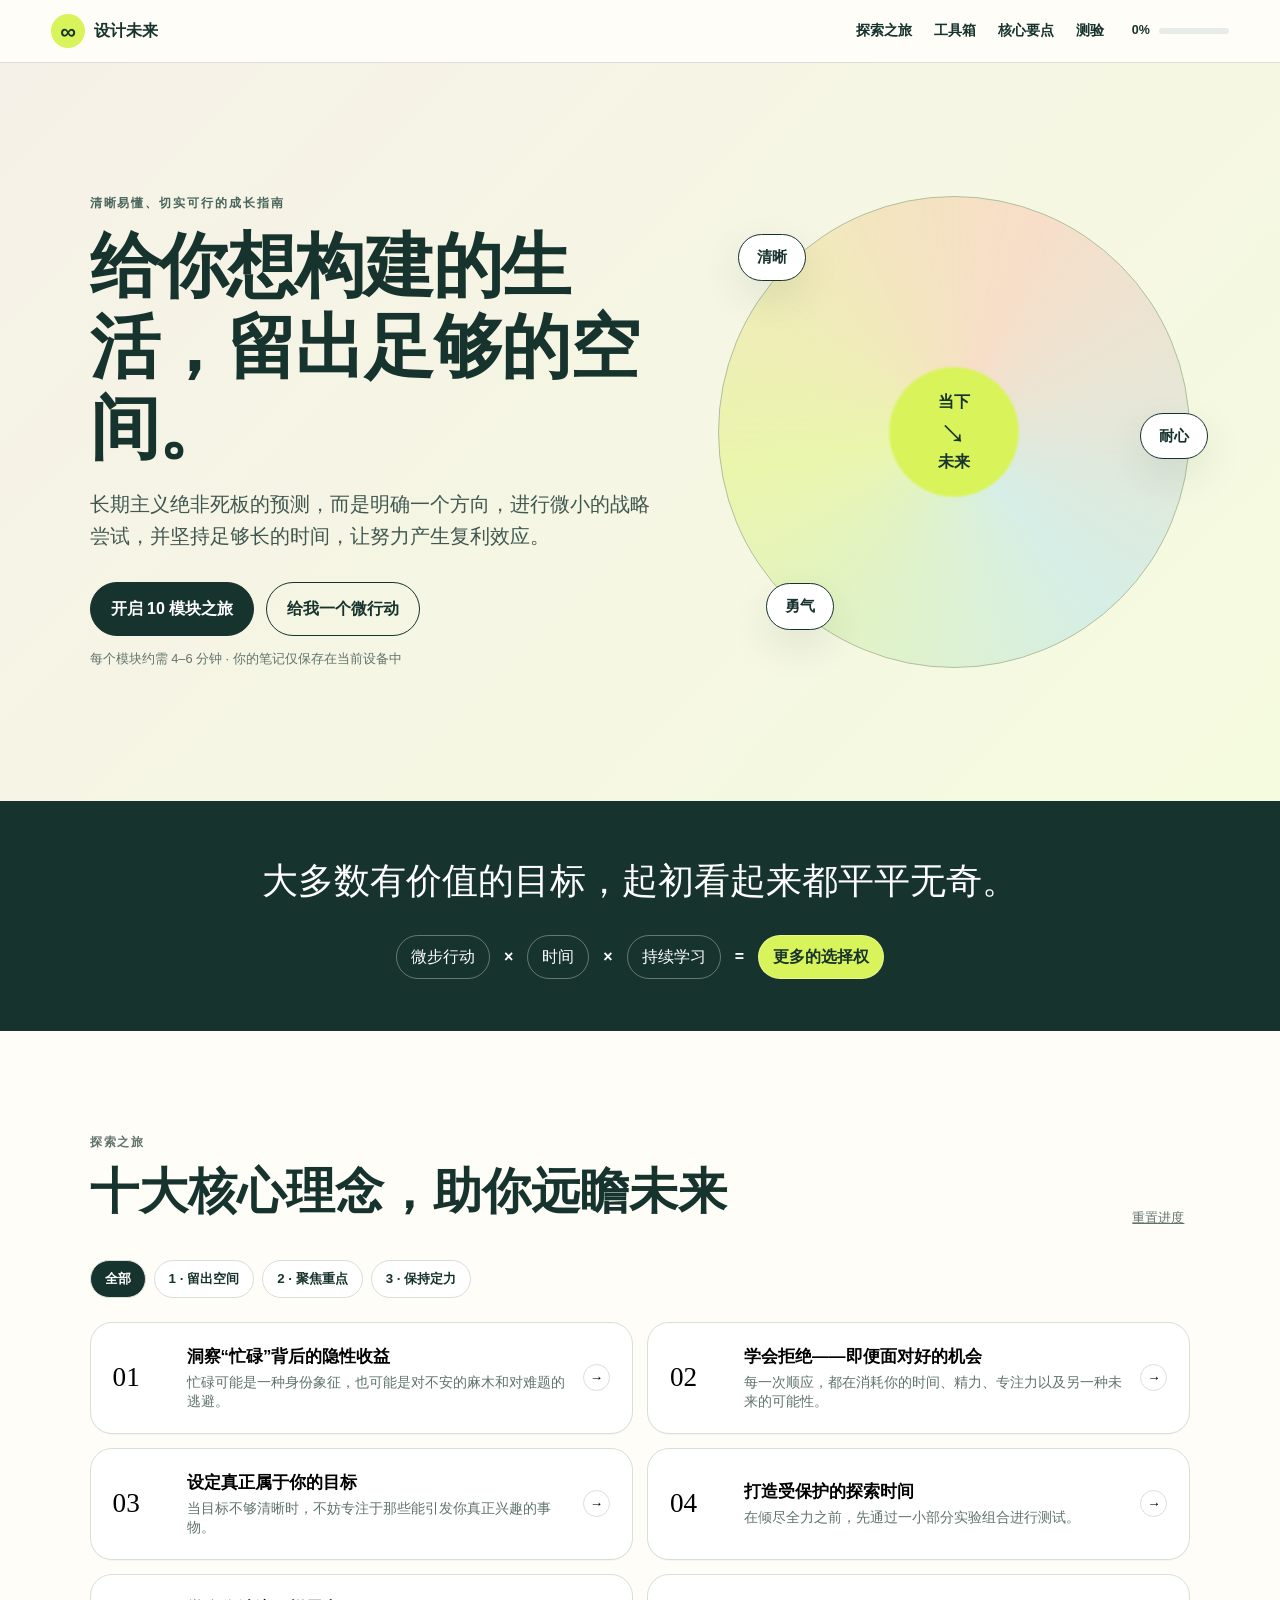
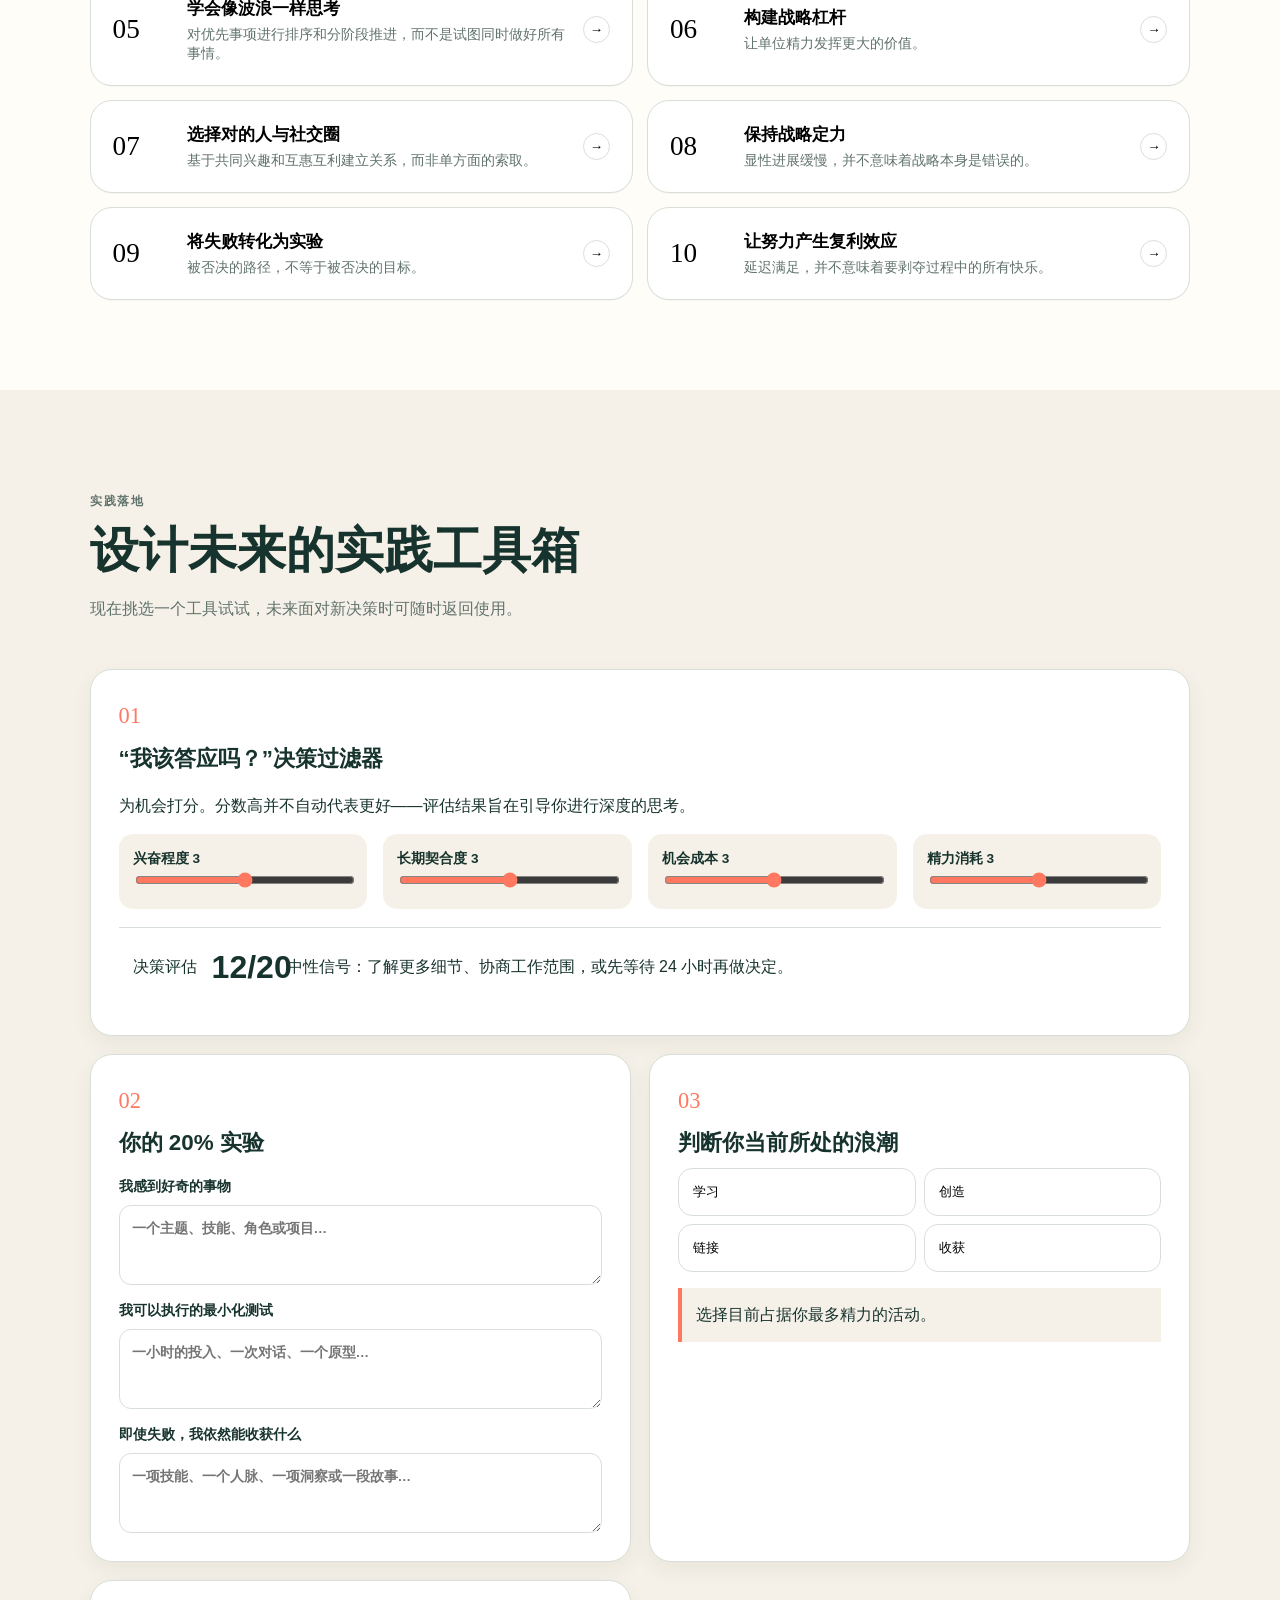
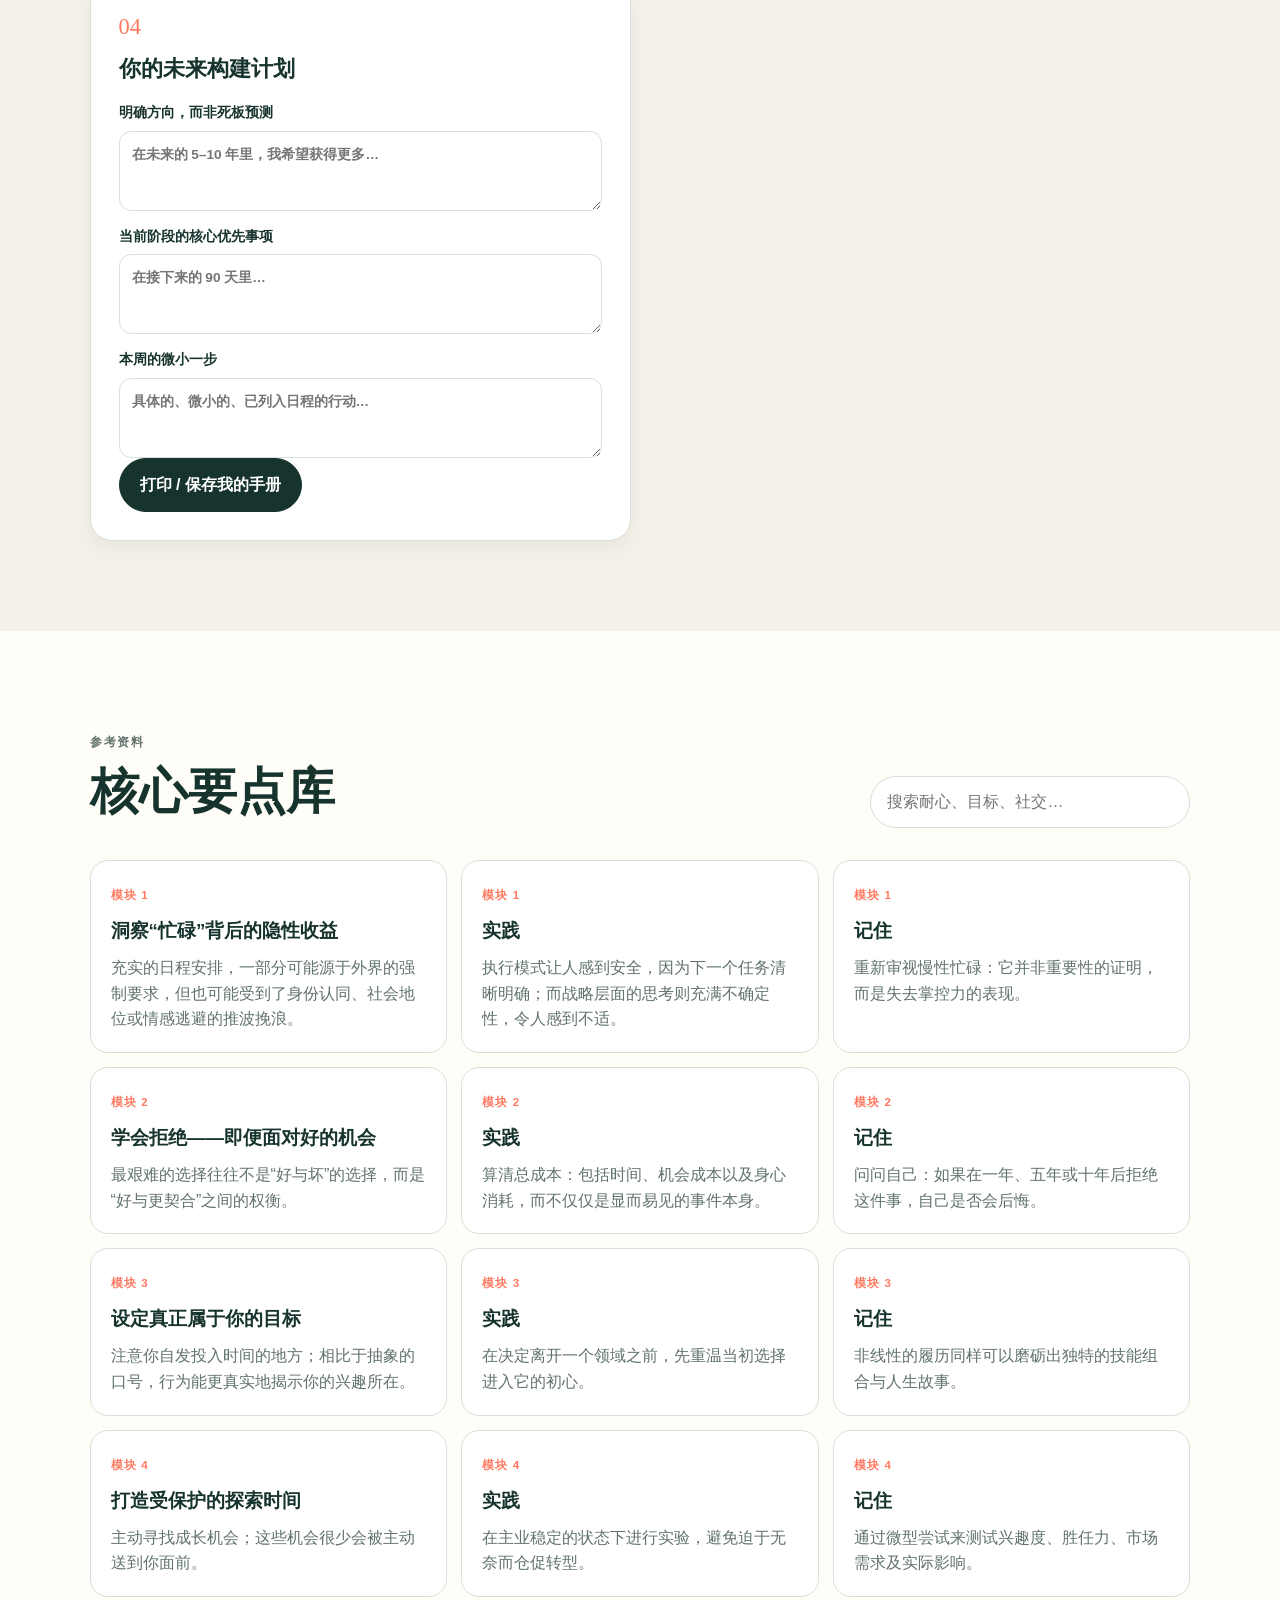
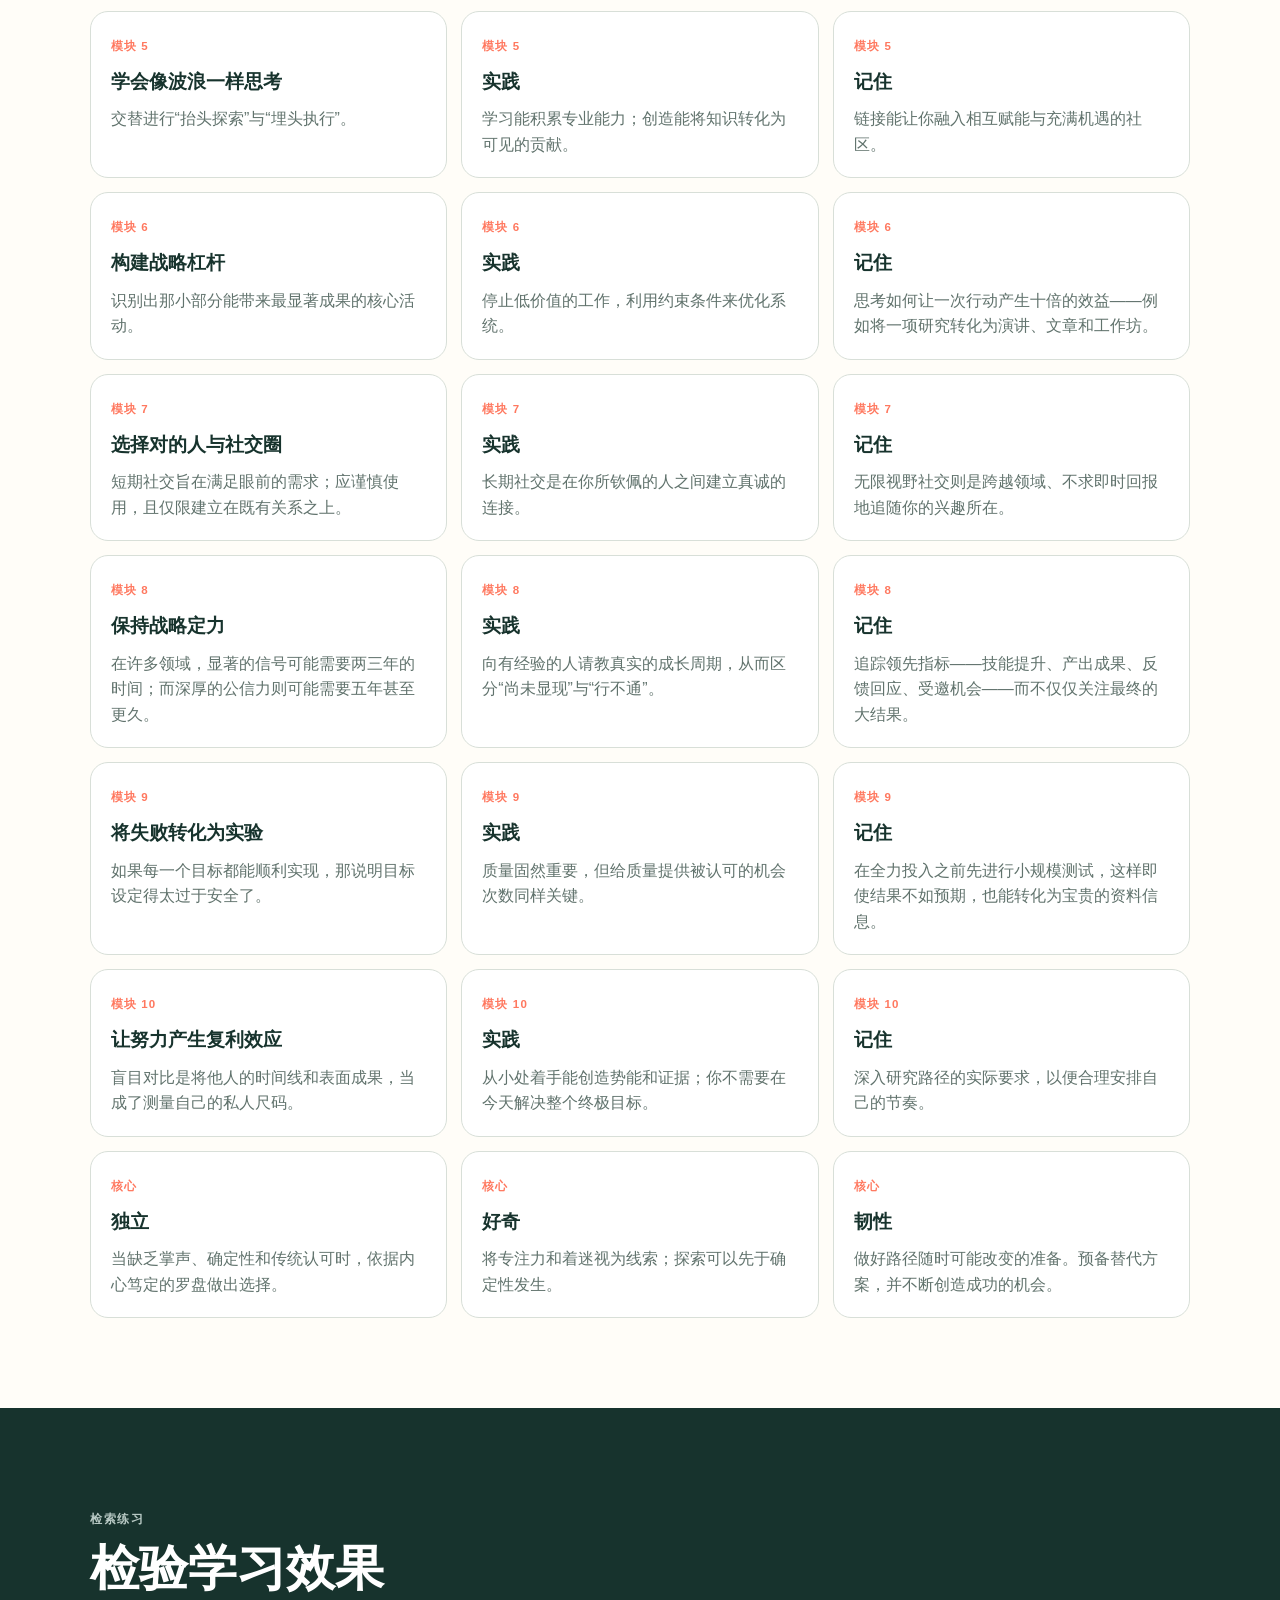
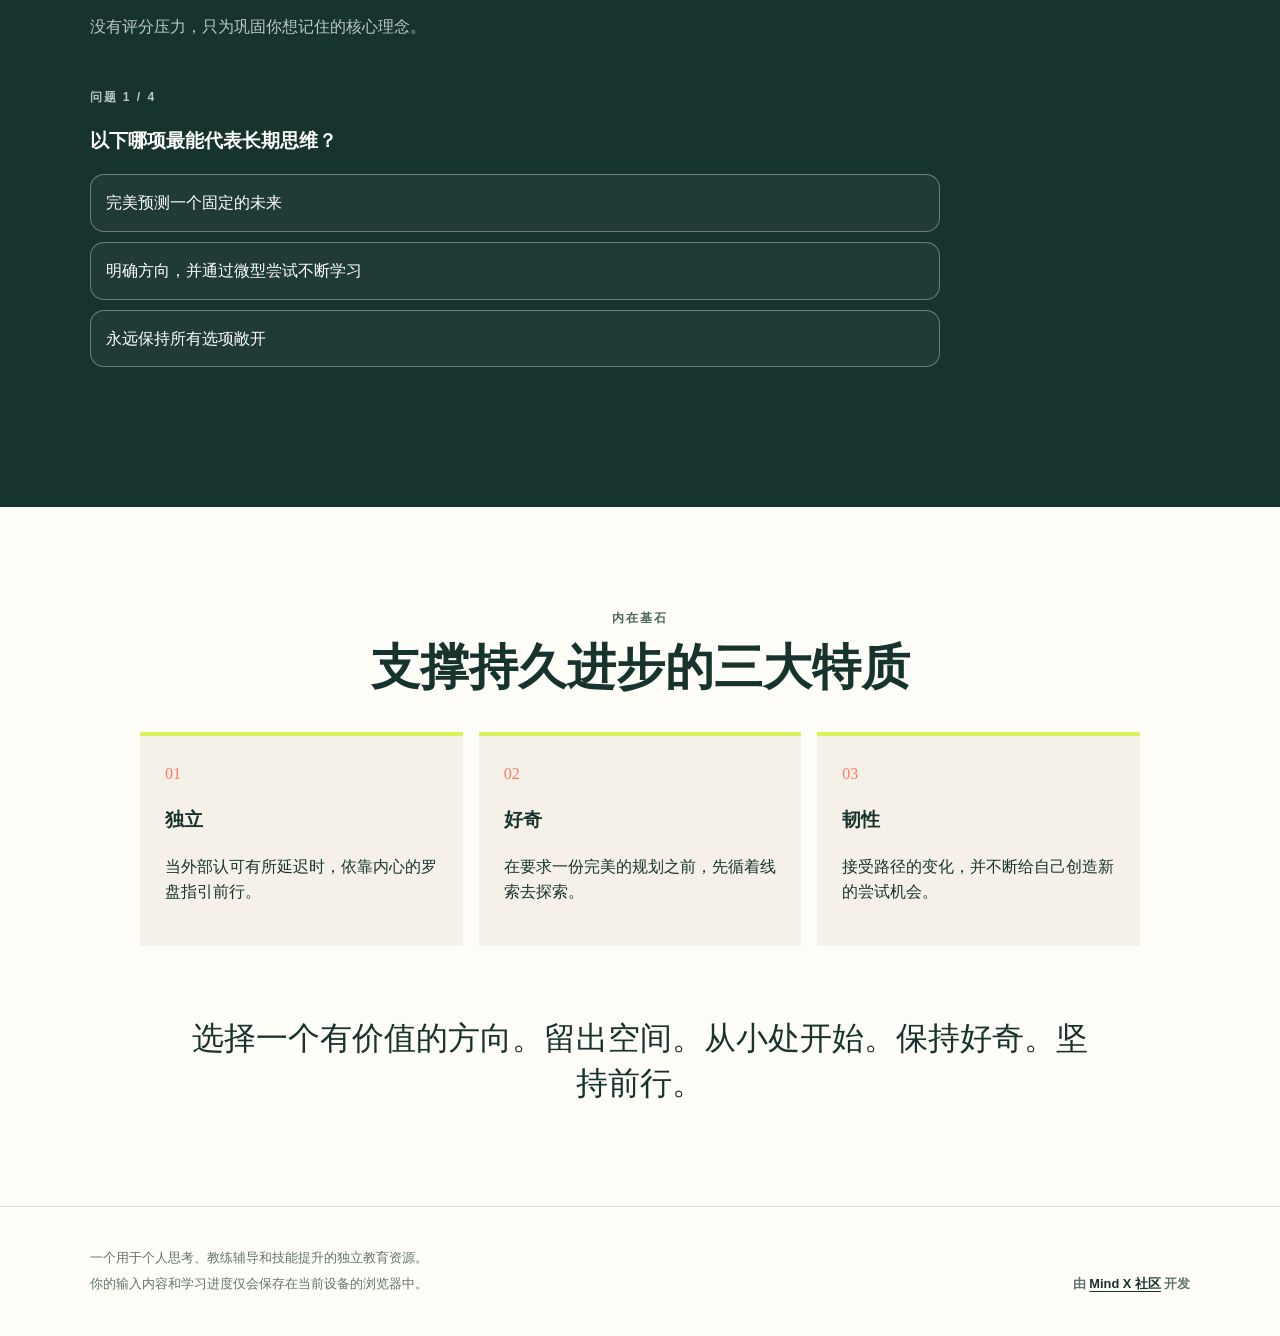
==== zh/index.html @ e7fb70ae "updated" ====
<!doctype html>
<html lang="zh-CN">
<head>
  <meta charset="utf-8">
  <meta name="viewport" content="width=device-width,initial-scale=1">
  <meta name="description" content="一份互动式指南，帮助你创造生活留白、明确核心事项、聪明地开展实验，并持续取得长足进步。">
  <title>设计未来 — 互动式个人成长指南</title>
  <link rel="stylesheet" href="styles.css">
  <style>
    footer{align-items:flex-end;gap:28px}footer p{margin:.35rem 0}.developer-credit{white-space:nowrap;font-weight:750}.developer-credit a{color:var(--ink);text-decoration-thickness:1px;text-underline-offset:3px}.developer-credit a:hover,.developer-credit a:focus-visible{color:#b54a38}
    @media(max-width:820px){.developer-credit{margin-top:1rem;white-space:normal}}
    #printView{display:none}
    @media print{
      @page{size:letter;margin:.58in .62in .65in}
      html,body{background:#fff!important;color:#172c27!important;font:10.5pt/1.42 "PingFang SC","Microsoft YaHei",Arial,sans-serif}
      body>*:not(#printView){display:none!important}
      #printView{display:block!important;max-width:none}
      .print-cover{min-height:8.2in;display:flex;flex-direction:column;justify-content:center;border-top:8px solid #17332d;border-bottom:1px solid #9ca9a5;page-break-after:always}
      .print-kicker{font-size:9pt;letter-spacing:.16em;text-transform:uppercase;font-weight:700;color:#52645f}
      .print-cover h1{font:700 40pt/1.02 "PingFang SC","Microsoft YaHei",serif;letter-spacing:-.03em;margin:.15in 0}
      .print-cover .print-lead{font:16pt/1.4 "PingFang SC","Microsoft YaHei",serif;max-width:6.5in;color:#344c45}
      .print-meta{margin-top:.45in;padding-top:.18in;border-top:1px solid #ccd3d0;font-size:9pt;color:#52645f}
      .print-section{break-before:page}
      .print-section:first-of-type{break-before:auto}
      .print-section h2{font:700 23pt/1.1 "PingFang SC","Microsoft YaHei",serif;margin:0 0 .08in;border-bottom:2px solid #17332d;padding-bottom:.08in}
      .print-section-intro{color:#52645f;margin:0 0 .22in}
      .print-entry{break-inside:avoid;margin:0 0 .2in;padding:.16in .18in;border:1px solid #c8d0cd;border-left:5px solid #17332d;border-radius:6px}
      .print-entry h3{font-size:10pt;text-transform:uppercase;letter-spacing:.06em;margin:0 0 .08in;color:#40564f}
      .print-answer{white-space:pre-wrap;min-height:.48in;font:12pt/1.45 "PingFang SC","Microsoft YaHei",serif}
      .print-answer.empty{color:#7b8985;font:italic 10.5pt/1.45 Arial,sans-serif}
      .print-reflection{break-inside:avoid;margin:0 0 .2in;padding-bottom:.16in;border-bottom:1px solid #d5dbd8}
      .print-reflection h3{font:700 13pt/1.2 "PingFang SC","Microsoft YaHei",serif;margin:0 0 .05in}
      .print-reflection p{margin:.04in 0}
      .print-prompt{color:#52645f;font-style:italic}
      .print-footer{display:flex;justify-content:space-between;margin-top:.28in;padding-top:.12in;border-top:1px solid #9ca9a5;font-size:8.5pt;color:#52645f}
      .print-footer a{color:#17332d;text-decoration:none}
    }
  </style>
</head>
<body>
  <a class="skip" href="#main">跳转至主要内容</a>
  <header class="topbar">
    <a class="brand" href="#home" aria-label="设计未来 首页"><span class="brandmark">∞</span><span>设计未来</span></a>
    <button id="menuBtn" class="menu" aria-expanded="false" aria-controls="nav">菜单</button>
    <nav id="nav" aria-label="主导航">
      <a href="#journey">探索之旅</a><a href="#toolkit">工具箱</a><a href="#library">核心要点</a><a href="#quiz">测验</a>
    </nav>
    <div class="progress-pill" aria-label="课程进度"><span id="progressText">0%</span><span class="bar"><i id="progressBar"></i></span></div>
  </header>

  <main id="main">
    <section id="home" class="hero">
      <div class="hero-copy">
        <p class="eyebrow">清晰易懂、切实可行的成长指南</p>
        <h1>给你想构建的生活，留出足够的空间。</h1>
        <p class="lead">长期主义绝非死板的预测，而是明确一个方向，进行微小的战略尝试，并坚持足够长的时间，让努力产生复利效应。</p>
        <div class="actions"><a class="button primary" href="#journey">开启 10 模块之旅</a><button class="button ghost" id="quickBtn">给我一个微行动</button></div>
        <p class="micro">每个模块约需 4–6 分钟 · 你的笔记仅保存在当前设备中</p>
      </div>
      <div class="hero-visual" aria-label="微小的行动会随时间产生复利效应">
        <div class="orbit o1">清晰</div><div class="orbit o2">耐心</div><div class="orbit o3">勇气</div>
        <div class="seed"><span>当下</span><strong>→</strong><span>未来</span></div>
      </div>
    </section>

    <section class="manifesto">
      <p>大多数有价值的目标，起初看起来都平平无奇。</p>
      <div class="formula"><span>微步行动</span><b>×</b><span>时间</span><b>×</b><span>持续学习</span><b>=</b><strong>更多的选择权</strong></div>
    </section>

    <section id="journey" class="section">
      <div class="section-head"><div><p class="eyebrow">探索之旅</p><h2>十大核心理念，助你远瞻未来</h2></div><button id="resetBtn" class="text-btn">重置进度</button></div>
      <div class="phase-tabs" role="tablist" aria-label="学习阶段">
        <button class="phase active" data-phase="all">全部</button><button class="phase" data-phase="space">1 · 留出空间</button><button class="phase" data-phase="focus">2 · 聚焦重点</button><button class="phase" data-phase="faith">3 · 保持定力</button>
      </div>
      <div id="moduleGrid" class="module-grid"></div>
    </section>

    <section id="toolkit" class="section alt">
      <div class="section-head"><div><p class="eyebrow">实践落地</p><h2>设计未来的实践工具箱</h2><p>现在挑选一个工具试试，未来面对新决策时可随时返回使用。</p></div></div>
      <div class="tools">
        <article class="tool-card wide"><span class="tool-num">01</span><h3>“我该答应吗？”决策过滤器</h3><p>为机会打分。分数高并不自动代表更好——评估结果旨在引导你进行深度的思考。</p>
          <div id="decisionTool" class="decision"></div><div class="score-box"><span>决策评估</span><strong id="decisionScore">—</strong><p id="decisionAdvice">拖动滑块即可开始。</p></div>
        </article>
        <article class="tool-card"><span class="tool-num">02</span><h3>你的 20% 实验</h3><label>我感到好奇的事物<textarea data-note="experiment" placeholder="一个主题、技能、角色或项目…"></textarea></label><label>我可以执行的最小化测试<textarea data-note="experiment-test" placeholder="一小时的投入、一次对话、一个原型…"></textarea></label><label>即使失败，我依然能收获什么<textarea data-note="experiment-win" placeholder="一项技能、一个人脉、一项洞察或一段故事…"></textarea></label></article>
        <article class="tool-card"><span class="tool-num">03</span><h3>判断你当前所处的浪潮</h3><div id="waveTool" class="wave-tool"></div><p id="waveAdvice" class="callout">选择目前占据你最多精力的活动。</p></article>
        <article class="tool-card"><span class="tool-num">04</span><h3>你的未来构建计划</h3><label>明确方向，而非死板预测<textarea data-note="direction" placeholder="在未来的 5–10 年里，我希望获得更多…"></textarea></label><label>当前阶段的核心优先事项<textarea data-note="priority" placeholder="在接下来的 90 天里…"></textarea></label><label>本周的微小一步<textarea data-note="next-step" placeholder="具体的、微小的、已列入日程的行动…"></textarea></label><button class="button dark" id="printBtn">打印 / 保存我的手册</button></article>
      </div>
    </section>

    <section id="library" class="section">
      <div class="section-head"><div><p class="eyebrow">参考资料</p><h2>核心要点库</h2></div><label class="search"><span class="sr-only">搜索核心要点</span><input id="searchInput" type="search" placeholder="搜索耐心、目标、社交…"></label></div>
      <div id="keyGrid" class="key-grid"></div>
    </section>

    <section id="quiz" class="section dark-section">
      <div class="section-head"><div><p class="eyebrow">检索练习</p><h2>检验学习效果</h2><p>没有评分压力，只为巩固你想记住的核心理念。</p></div></div>
      <div id="quizBox" class="quiz-box"></div>
    </section>

    <section class="section closing">
      <p class="eyebrow">内在基石</p><h2>支撑持久进步的三大特质</h2>
      <div class="traits"><article><span>01</span><h3>独立</h3><p>当外部认可有所延迟时，依靠内心的罗盘指引前行。</p></article><article><span>02</span><h3>好奇</h3><p>在要求一份完美的规划之前，先循着线索去探索。</p></article><article><span>03</span><h3>韧性</h3><p>接受路径的变化，并不断给自己创造新的尝试机会。</p></article></div>
      <blockquote>选择一个有价值的方向。留出空间。从小处开始。保持好奇。坚持前行。</blockquote>
    </section>
  </main>

  <dialog id="moduleDialog"><button id="closeDialog" class="dialog-close" aria-label="关闭 dialog">×</button><div id="dialogContent"></div></dialog>
  <dialog id="quickDialog"><button id="closeQuick" class="dialog-close" aria-label="关闭 dialog">×</button><p class="eyebrow">你的微行动</p><h2 id="quickStep"></h2><p>在今天结束前试试看。微小的完成感能证明改变是完全可能的。</p></dialog>
  <div id="printView" aria-hidden="true"></div>
  <footer><div><p>一个用于个人思考、教练辅导和技能提升的独立教育资源。</p><p>你的输入内容和学习进度仅会保存在当前设备的浏览器中。</p></div><p class="developer-credit">由 <a href="https://mindx.us/zh/" target="_blank" rel="noopener noreferrer">Mind X 社区</a> 开发</p></footer>
  <script src="app.js"></script>
</body>
</html>
---- zh/styles.css ----
:root{--ink:#17332d;--muted:#61736d;--cream:#f6f1e8;--paper:#fffdf8;--lime:#d9f45b;--coral:#ff785f;--blue:#a6dfee;--line:#d8dfd8;--shadow:0 16px 40px #18372d18;--radius:22px}*{box-sizing:border-box}html{scroll-behavior:smooth}body{margin:0;background:var(--paper);color:var(--ink);font-family:-apple-system,BlinkMacSystemFont,"PingFang SC","Hiragino Sans GB","Microsoft YaHei","Helvetica Neue",Helvetica,Arial,sans-serif;line-height:1.6}.skip{position:absolute;left:-999px;top:8px;background:#fff;padding:10px;z-index:99}.skip:focus{left:8px}.topbar{position:sticky;top:0;z-index:20;display:flex;align-items:center;gap:28px;padding:14px clamp(18px,4vw,64px);background:#fffdf8eF;backdrop-filter:blur(12px);border-bottom:1px solid var(--line)}.brand{display:flex;align-items:center;gap:9px;color:var(--ink);text-decoration:none;font-weight:850}.brandmark{display:grid;place-items:center;width:34px;height:34px;background:var(--lime);border-radius:50%;font-size:22px}.topbar nav{display:flex;gap:22px;margin-left:auto}.topbar nav a{color:var(--ink);text-decoration:none;font-size:.9rem;font-weight:700}.progress-pill{display:flex;align-items:center;gap:9px;font-size:.78rem;font-weight:800}.bar{width:70px;height:6px;background:#e7ece8;border-radius:8px;overflow:hidden}.bar i{display:block;height:100%;width:0;background:var(--coral);transition:.3s}.menu{display:none}.hero{min-height:82vh;display:grid;grid-template-columns:1.1fr .9fr;align-items:center;gap:4vw;padding:80px clamp(22px,7vw,110px);background:linear-gradient(135deg,var(--cream),#f5fbdf)}.hero h1{max-width:800px;margin:.15em 0;font-family:"PingFang SC","Microsoft YaHei",Georgia,serif;font-size:clamp(2.5rem,5.5vw,5rem);line-height:1.15;letter-spacing:-.02em}.lead{max-width:700px;font-size:clamp(1.05rem,1.8vw,1.25rem);color:#405851}.eyebrow{font-size:.76rem;letter-spacing:.16em;font-weight:900;color:#48645b}.actions{display:flex;gap:12px;flex-wrap:wrap;margin-top:30px}.button{border:1px solid var(--ink);border-radius:999px;padding:13px 20px;background:transparent;color:var(--ink);font:inherit;font-weight:800;text-decoration:none;cursor:pointer}.primary,.dark{background:var(--ink);color:white}.ghost:hover,.text-btn:hover{background:#edf0e9}.micro{font-size:.8rem;color:var(--muted)}.hero-visual{position:relative;aspect-ratio:1;width:min(100%,560px);min-width:460px;margin:auto;border-radius:50%;background:radial-gradient(circle,var(--lime) 0 19%,transparent 20%),conic-gradient(from 20deg,#ff785f33,#a6dfee66,#d9f45b66,#ff785f33);border:1px solid #afc09c;animation:float 7s ease-in-out infinite}.seed{position:absolute;inset:34%;display:flex;flex-direction:column;align-items:center;justify-content:center;font-weight:850;line-height:1.1}.seed span{white-space:nowrap}.seed strong{font-size:2.4rem;transform:rotate(45deg)}.orbit{position:absolute;padding:10px 18px;background:white;border:1px solid var(--ink);border-radius:30px;font-size:.95rem;font-weight:800;white-space:nowrap;box-shadow:var(--shadow)}.o1{top:8%;left:4%}.o2{right:-4%;top:46%}.o3{bottom:8%;left:10%}@keyframes float{50%{transform:translateY(-10px)}}.manifesto{padding:52px 20px;text-align:center;background:var(--ink);color:white}.manifesto>p{font-family:"PingFang SC","Microsoft YaHei",Georgia,serif;font-size:clamp(1.4rem,2.8vw,2.4rem);margin:0 0 25px}.formula{display:flex;justify-content:center;align-items:center;gap:14px;flex-wrap:wrap}.formula span,.formula strong{padding:8px 14px;border:1px solid #ffffff55;border-radius:99px}.formula strong{color:var(--ink);background:var(--lime)}.section{padding:90px clamp(20px,7vw,110px)}.section.alt{background:var(--cream)}.section-head{display:flex;align-items:end;justify-content:space-between;gap:22px;margin-bottom:32px}.section h2{font-family:"PingFang SC","Microsoft YaHei",Georgia,serif;font-size:clamp(2rem,3.8vw,3.5rem);line-height:1.15;margin:.15em 0}.section-head p{color:var(--muted)}.text-btn{border:0;background:none;text-decoration:underline;cursor:pointer;color:var(--muted)}.phase-tabs{display:flex;gap:8px;flex-wrap:wrap;margin-bottom:24px}.phase{border:1px solid var(--line);padding:9px 14px;border-radius:99px;background:white;color:var(--ink);font-weight:750;cursor:pointer}.phase.active{background:var(--ink);color:white}.module-grid{display:grid;grid-template-columns:repeat(2,minmax(0,1fr));gap:14px}.module-card{position:relative;display:grid;grid-template-columns:56px 1fr auto;align-items:center;gap:18px;border:1px solid var(--line);border-radius:var(--radius);padding:22px;background:white;text-align:left;cursor:pointer;transition:.2s;box-shadow:0 1px 0 #00000008}.module-card:hover{transform:translateY(-3px);box-shadow:var(--shadow)}.module-card.done{background:#f4fad6}.module-card .num{font-family:Georgia,serif;font-size:1.7rem}.module-card h3{margin:0;font-size:1.05rem}.module-card p{margin:5px 0 0;color:var(--muted);font-size:.88rem}.check{width:27px;height:27px;border:1px solid var(--line);border-radius:50%;display:grid;place-items:center}.done .check{background:var(--ink);color:white}.tools{display:grid;grid-template-columns:repeat(2,minmax(0,1fr));gap:18px}.tool-card{background:white;border:1px solid var(--line);border-radius:var(--radius);padding:28px;box-shadow:0 8px 20px #2b473710}.tool-card.wide{grid-column:1/-1}.tool-num{font-family:Georgia,serif;color:var(--coral);font-size:1.4rem}.tool-card h3{font-size:1.4rem;margin:.3em 0}.tool-card label{display:block;margin-top:15px;font-size:.85rem;font-weight:800}.tool-card textarea{display:block;width:100%;min-height:80px;margin-top:7px;border:1px solid var(--line);border-radius:12px;padding:12px;font:inherit;resize:vertical}.decision{display:grid;grid-template-columns:repeat(4,1fr);gap:16px}.slider{background:var(--cream);border-radius:14px;padding:14px}.slider label{margin:0}.slider input{width:100%;accent-color:var(--coral)}.slider output{font-weight:900}.score-box{display:grid;grid-template-columns:auto 60px 1fr;align-items:center;gap:15px;margin-top:18px;padding:14px;border-top:1px solid var(--line)}.score-box strong{font-size:2rem}.score-box p{margin:0}.wave-tool{display:grid;grid-template-columns:1fr 1fr;gap:8px}.wave-tool button{border:1px solid var(--line);border-radius:14px;background:white;padding:14px;text-align:left;cursor:pointer}.wave-tool button.active{background:var(--blue);border-color:var(--ink)}.callout{padding:14px;border-left:4px solid var(--coral);background:var(--cream)}.search input{width:min(320px,75vw);padding:12px 16px;border:1px solid var(--line);border-radius:99px;font:inherit}.key-grid{display:grid;grid-template-columns:repeat(3,minmax(0,1fr));gap:14px}.key-card{border:1px solid var(--line);border-radius:18px;padding:20px;background:white}.key-card span{font-size:.72rem;font-weight:900;color:var(--coral);letter-spacing:.1em}.key-card h3{margin:.5em 0}.key-card p{color:var(--muted);margin:0}.dark-section{background:var(--ink);color:white}.dark-section .eyebrow,.dark-section .section-head p{color:#b8c9c4}.quiz-box{max-width:850px}.quiz-options{display:grid;gap:10px}.quiz-options button{padding:15px;border:1px solid #ffffff55;border-radius:14px;background:#ffffff0a;color:white;text-align:left;font:inherit;cursor:pointer}.quiz-options button:hover{background:#ffffff18}.feedback{min-height:50px;padding:12px 0;color:var(--lime)}.closing{text-align:center}.traits{display:grid;grid-template-columns:repeat(3,1fr);gap:16px;margin:35px auto;max-width:1000px;text-align:left}.traits article{padding:25px;border-top:4px solid var(--lime);background:var(--cream)}.traits span{font-family:Georgia,serif;color:var(--coral)}.closing blockquote{font:clamp(1.3rem,2.5vw,2rem)/1.4 "PingFang SC","Microsoft YaHei",Georgia,serif;max-width:900px;margin:70px auto 10px}dialog{width:min(760px,92vw);max-height:88vh;border:0;border-radius:24px;padding:0;box-shadow:0 25px 80px #0007;color:var(--ink)}dialog::backdrop{background:#10231ec4;backdrop-filter:blur(3px)}#dialogContent,#quickDialog{padding:36px}.dialog-close{position:sticky;float:right;top:12px;margin:12px 12px 0;border:0;border-radius:50%;width:36px;height:36px;background:var(--cream);font-size:1.5rem;cursor:pointer}.lesson-tag{display:inline-block;padding:6px 10px;border-radius:99px;background:var(--lime);font-weight:850;font-size:.75rem}.lesson-points{padding-left:20px}.lesson-points li{margin:10px 0}.reflection{margin-top:25px;padding:20px;background:var(--cream);border-radius:16px}.reflection textarea{width:100%;min-height:100px;border:1px solid var(--line);border-radius:10px;padding:10px;font:inherit}.dialog-actions{display:flex;justify-content:space-between;gap:10px;margin-top:20px}footer{padding:36px clamp(20px,7vw,110px);border-top:1px solid var(--line);color:var(--muted);font-size:.8rem;display:flex;justify-content:space-between;gap:20px}.sr-only{position:absolute;width:1px;height:1px;padding:0;margin:-1px;overflow:hidden;clip:rect(0,0,0,0);white-space:nowrap;border:0}@media(max-width:820px){.topbar nav{display:none;position:absolute;top:64px;left:0;right:0;padding:16px 22px;background:white;border-bottom:1px solid var(--line)}.topbar nav.open{display:grid}.menu{display:block;margin-left:auto;border:1px solid var(--line);border-radius:99px;background:white;padding:7px 12px}.progress-pill{display:none}.hero{grid-template-columns:1fr;padding-top:55px}.hero-visual{width:78%;margin-top:25px}.module-grid,.tools,.key-grid,.traits{grid-template-columns:1fr}.tool-card.wide{grid-column:auto}.decision{grid-template-columns:1fr 1fr}.section-head{align-items:start;flex-direction:column}.score-box{grid-template-columns:auto 60px}.score-box p{grid-column:1/-1}footer{display:block}}@media(max-width:480px){.hero h1{font-size:2.4rem}.hero-visual{width:95%}.module-card{grid-template-columns:42px 1fr auto;padding:17px}.decision,.wave-tool{grid-template-columns:1fr}.section{padding:65px 18px}}@media(prefers-reduced-motion:reduce){html{scroll-behavior:auto}.hero-visual{animation:none}*{transition:none!important}}@media print{.topbar,.hero-visual,.phase-tabs,#moduleGrid,#library,#quiz,footer,.decision,.score-box,.wave-tool,.text-btn,.button{display:none!important}.hero{min-height:auto;display:block;padding:20px}.section{padding:20px}.tool-card{break-inside:avoid;box-shadow:none}.tools{display:block}.tool-card{margin:12px 0}.tool-card textarea{border:1px solid #777;min-height:70px}.closing{display:block}.alt{background:white!important}}
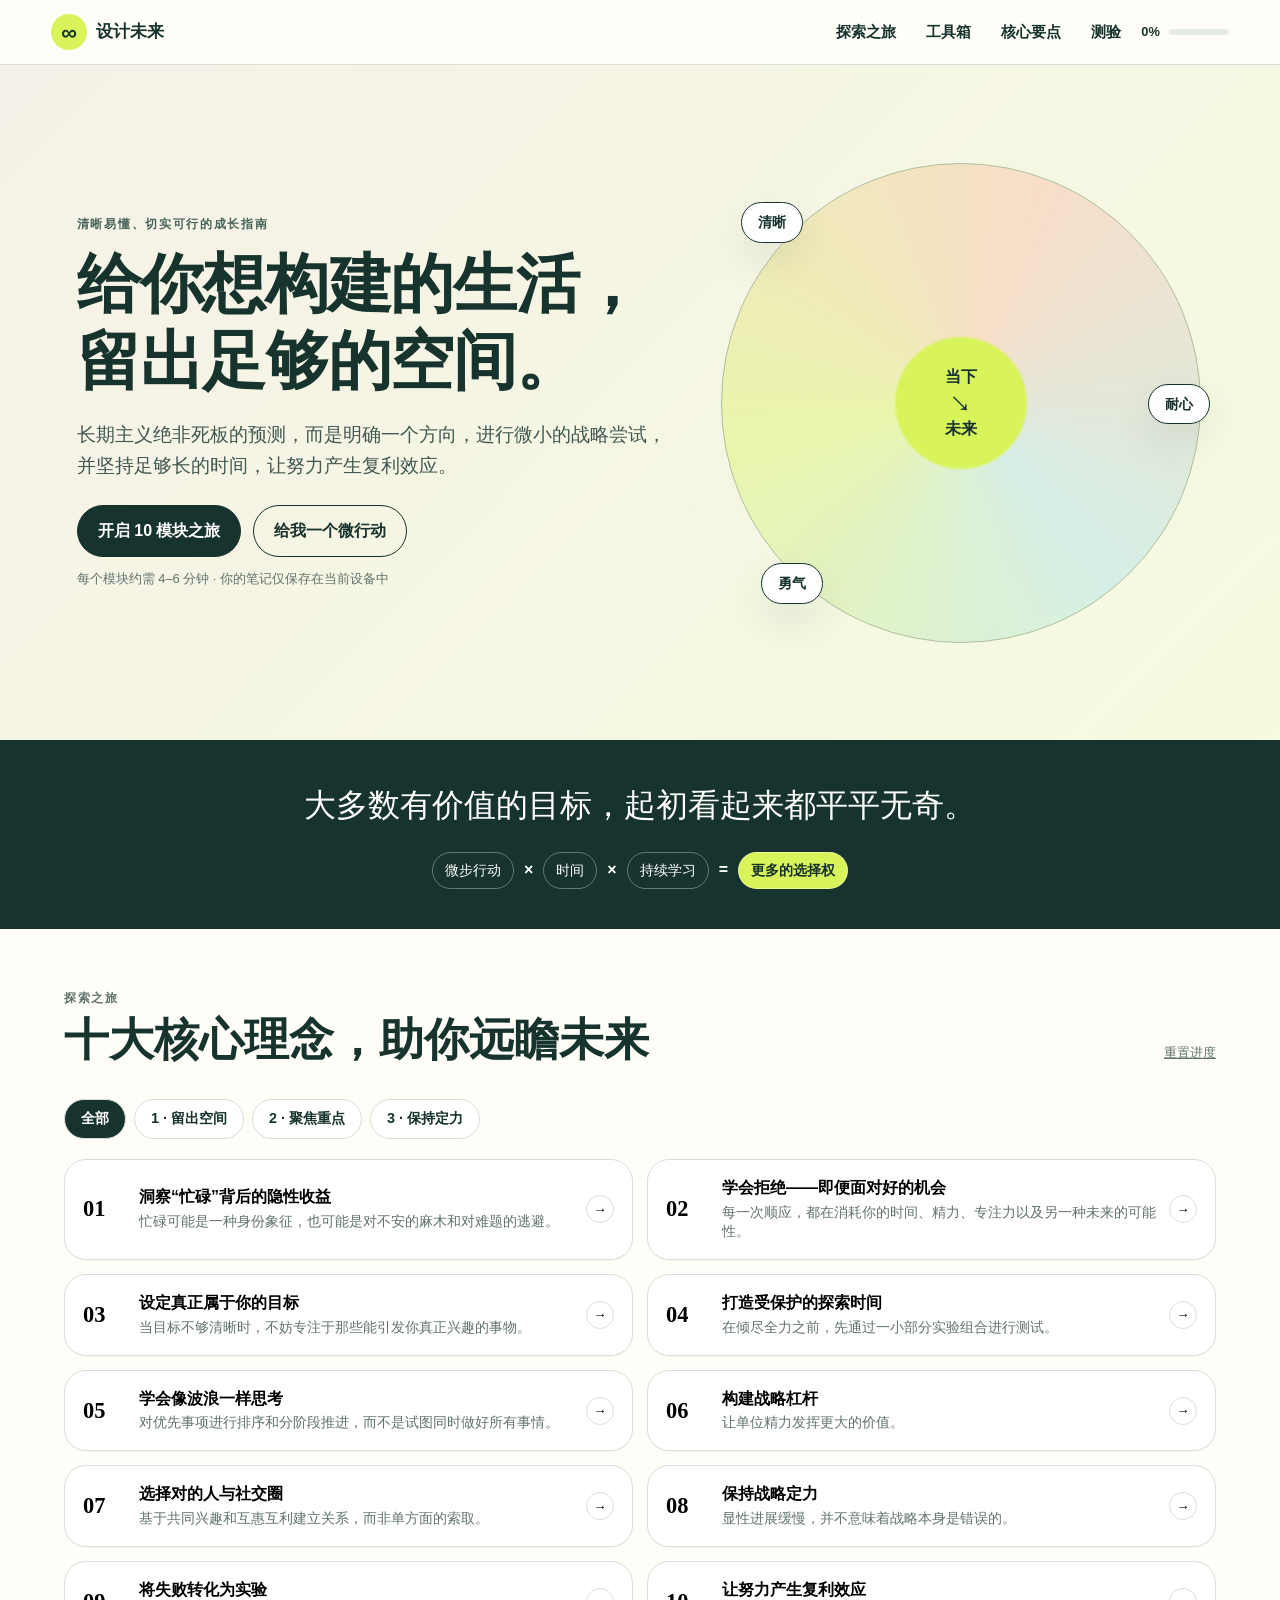
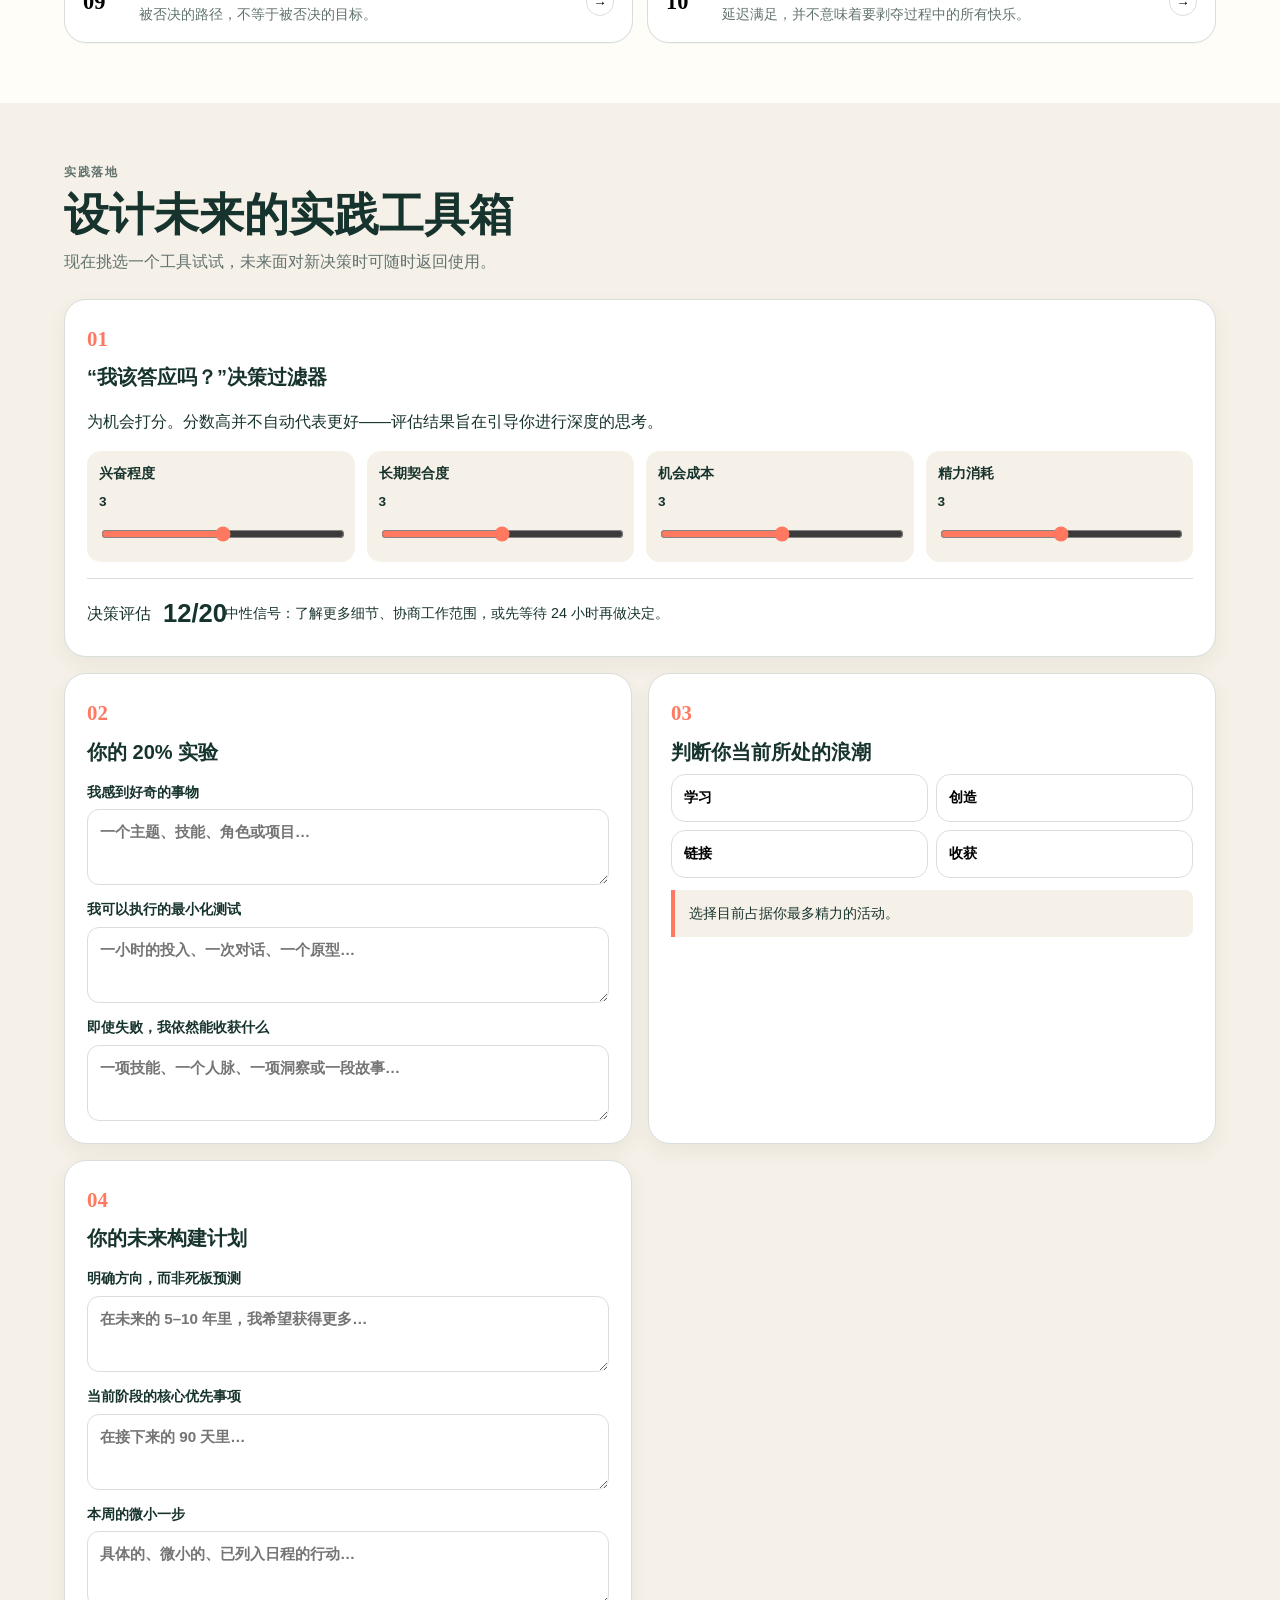
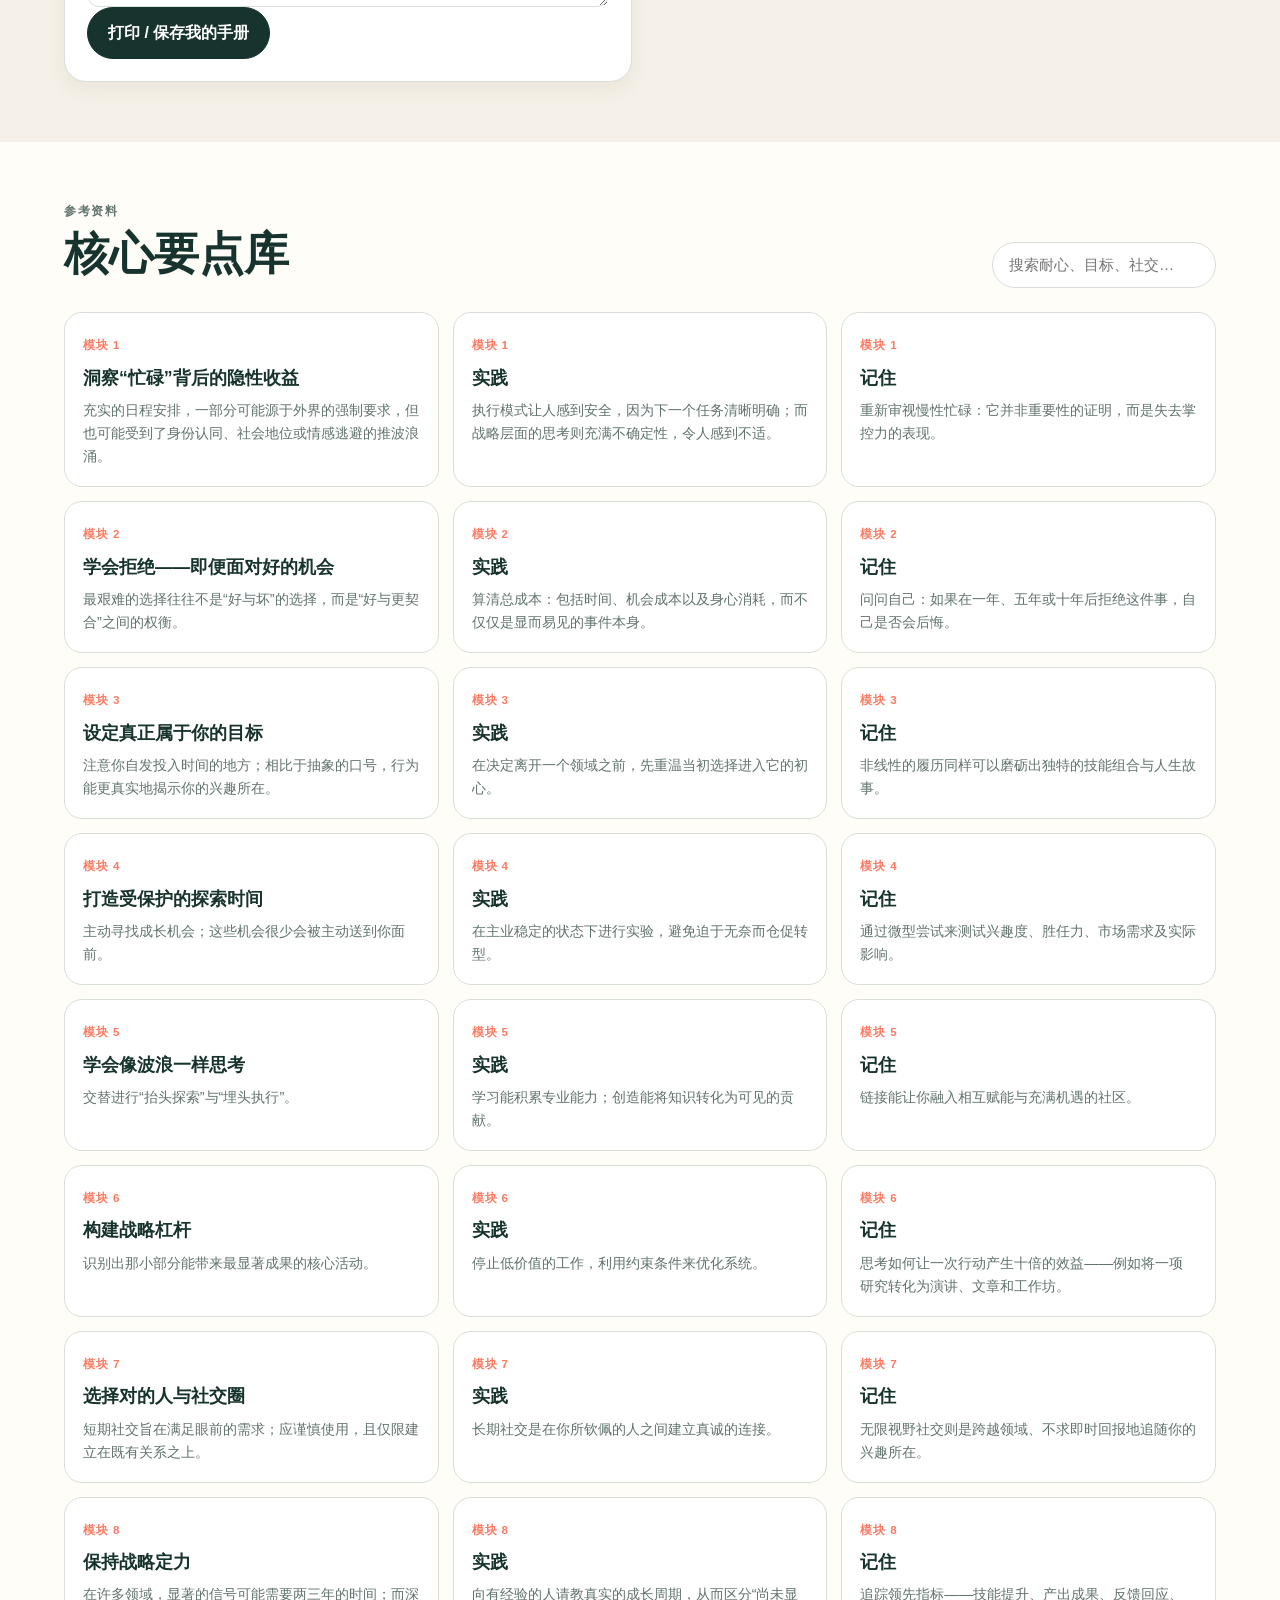
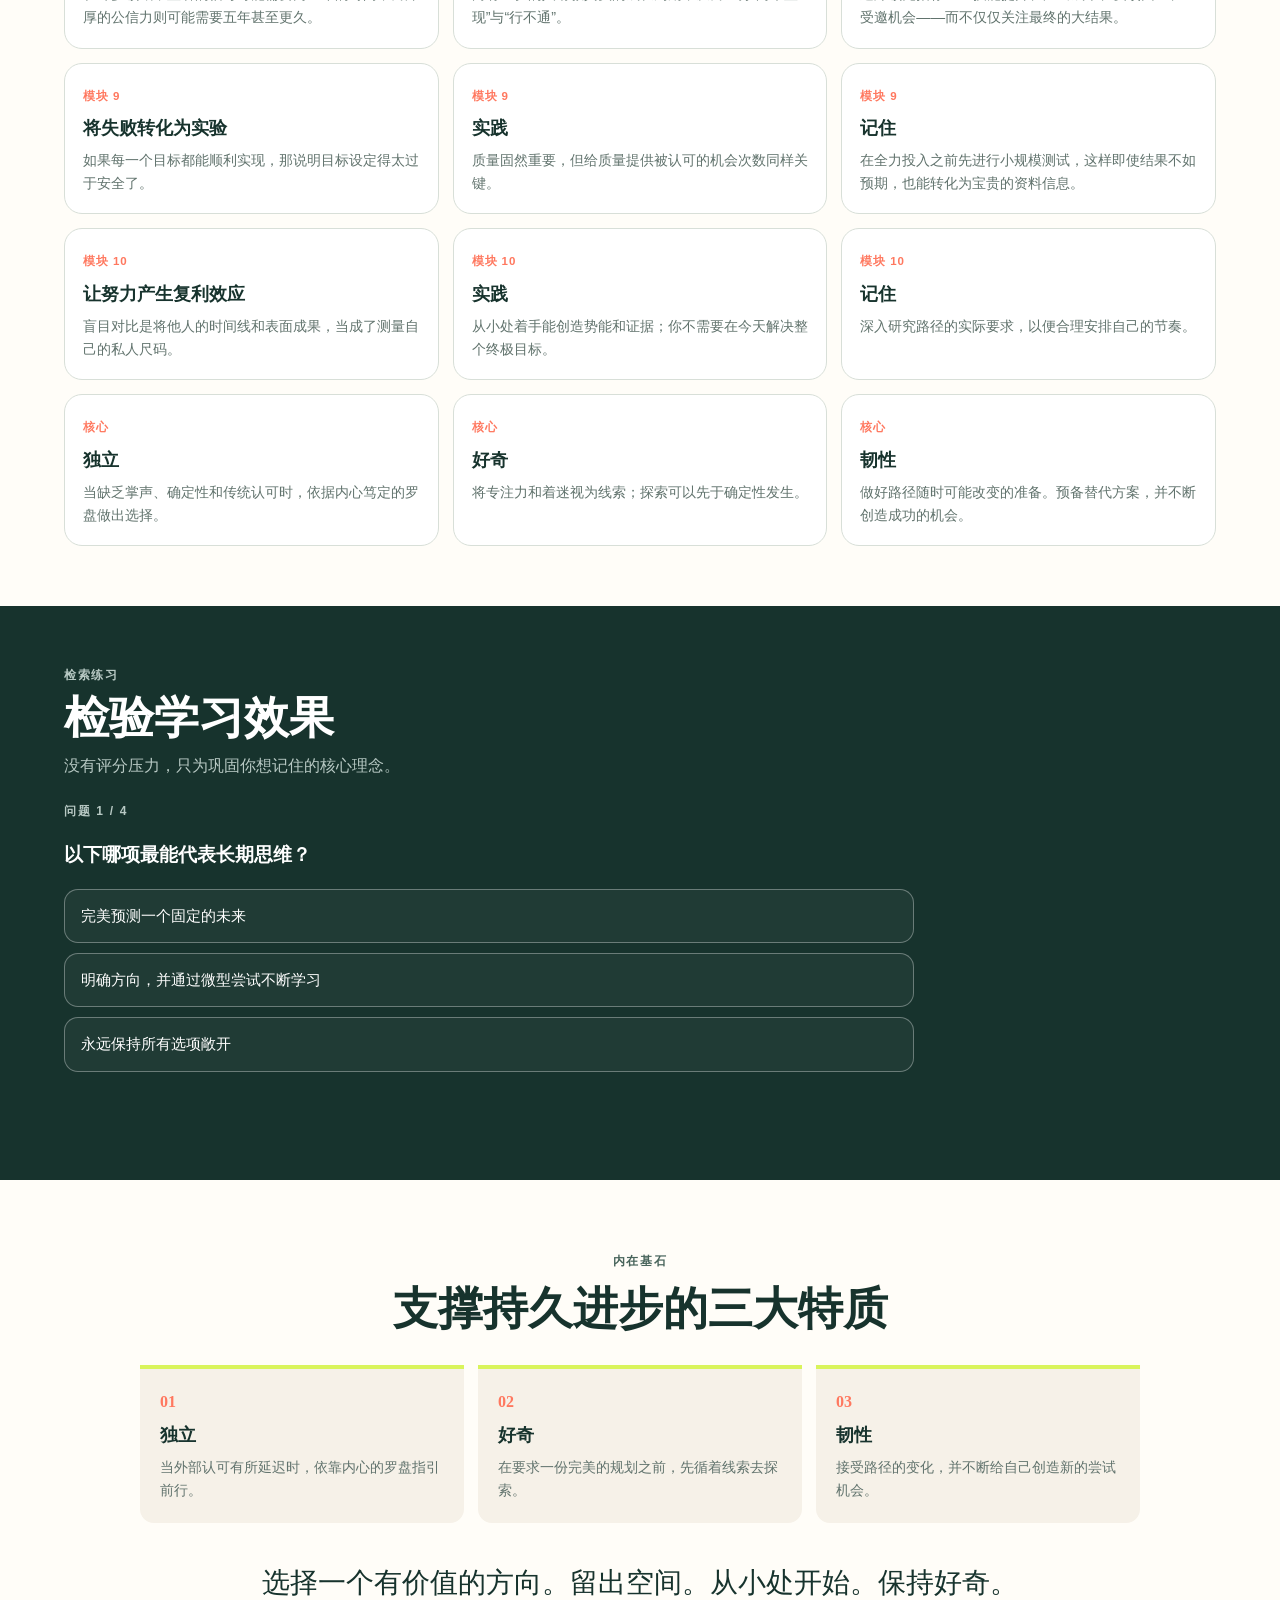
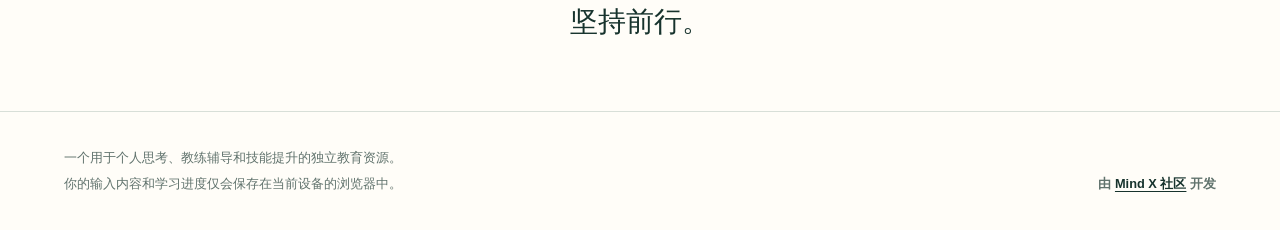
==== commit c17da9ac: "mobile optimized" ====
--- a/zh/index.html
+++ b/zh/index.html
@@ -2,7 +2,7 @@
 <html lang="zh-CN">
 <head>
   <meta charset="utf-8">
-  <meta name="viewport" content="width=device-width,initial-scale=1">
+  <meta name="viewport" content="width=device-width, initial-scale=1, maximum-scale=5">
   <meta name="description" content="一份互动式指南，帮助你创造生活留白、明确核心事项、聪明地开展实验，并持续取得长足进步。">
   <title>设计未来 — 互动式个人成长指南</title>
   <link rel="stylesheet" href="styles.css">
--- a/zh/styles.css
+++ b/zh/styles.css
@@ -1 +1,918 @@
-:root{--ink:#17332d;--muted:#61736d;--cream:#f6f1e8;--paper:#fffdf8;--lime:#d9f45b;--coral:#ff785f;--blue:#a6dfee;--line:#d8dfd8;--shadow:0 16px 40px #18372d18;--radius:22px}*{box-sizing:border-box}html{scroll-behavior:smooth}body{margin:0;background:var(--paper);color:var(--ink);font-family:-apple-system,BlinkMacSystemFont,"PingFang SC","Hiragino Sans GB","Microsoft YaHei","Helvetica Neue",Helvetica,Arial,sans-serif;line-height:1.6}.skip{position:absolute;left:-999px;top:8px;background:#fff;padding:10px;z-index:99}.skip:focus{left:8px}.topbar{position:sticky;top:0;z-index:20;display:flex;align-items:center;gap:28px;padding:14px clamp(18px,4vw,64px);background:#fffdf8eF;backdrop-filter:blur(12px);border-bottom:1px solid var(--line)}.brand{display:flex;align-items:center;gap:9px;color:var(--ink);text-decoration:none;font-weight:850}.brandmark{display:grid;place-items:center;width:34px;height:34px;background:var(--lime);border-radius:50%;font-size:22px}.topbar nav{display:flex;gap:22px;margin-left:auto}.topbar nav a{color:var(--ink);text-decoration:none;font-size:.9rem;font-weight:700}.progress-pill{display:flex;align-items:center;gap:9px;font-size:.78rem;font-weight:800}.bar{width:70px;height:6px;background:#e7ece8;border-radius:8px;overflow:hidden}.bar i{display:block;height:100%;width:0;background:var(--coral);transition:.3s}.menu{display:none}.hero{min-height:82vh;display:grid;grid-template-columns:1.1fr .9fr;align-items:center;gap:4vw;padding:80px clamp(22px,7vw,110px);background:linear-gradient(135deg,var(--cream),#f5fbdf)}.hero h1{max-width:800px;margin:.15em 0;font-family:"PingFang SC","Microsoft YaHei",Georgia,serif;font-size:clamp(2.5rem,5.5vw,5rem);line-height:1.15;letter-spacing:-.02em}.lead{max-width:700px;font-size:clamp(1.05rem,1.8vw,1.25rem);color:#405851}.eyebrow{font-size:.76rem;letter-spacing:.16em;font-weight:900;color:#48645b}.actions{display:flex;gap:12px;flex-wrap:wrap;margin-top:30px}.button{border:1px solid var(--ink);border-radius:999px;padding:13px 20px;background:transparent;color:var(--ink);font:inherit;font-weight:800;text-decoration:none;cursor:pointer}.primary,.dark{background:var(--ink);color:white}.ghost:hover,.text-btn:hover{background:#edf0e9}.micro{font-size:.8rem;color:var(--muted)}.hero-visual{position:relative;aspect-ratio:1;width:min(100%,560px);min-width:460px;margin:auto;border-radius:50%;background:radial-gradient(circle,var(--lime) 0 19%,transparent 20%),conic-gradient(from 20deg,#ff785f33,#a6dfee66,#d9f45b66,#ff785f33);border:1px solid #afc09c;animation:float 7s ease-in-out infinite}.seed{position:absolute;inset:34%;display:flex;flex-direction:column;align-items:center;justify-content:center;font-weight:850;line-height:1.1}.seed span{white-space:nowrap}.seed strong{font-size:2.4rem;transform:rotate(45deg)}.orbit{position:absolute;padding:10px 18px;background:white;border:1px solid var(--ink);border-radius:30px;font-size:.95rem;font-weight:800;white-space:nowrap;box-shadow:var(--shadow)}.o1{top:8%;left:4%}.o2{right:-4%;top:46%}.o3{bottom:8%;left:10%}@keyframes float{50%{transform:translateY(-10px)}}.manifesto{padding:52px 20px;text-align:center;background:var(--ink);color:white}.manifesto>p{font-family:"PingFang SC","Microsoft YaHei",Georgia,serif;font-size:clamp(1.4rem,2.8vw,2.4rem);margin:0 0 25px}.formula{display:flex;justify-content:center;align-items:center;gap:14px;flex-wrap:wrap}.formula span,.formula strong{padding:8px 14px;border:1px solid #ffffff55;border-radius:99px}.formula strong{color:var(--ink);background:var(--lime)}.section{padding:90px clamp(20px,7vw,110px)}.section.alt{background:var(--cream)}.section-head{display:flex;align-items:end;justify-content:space-between;gap:22px;margin-bottom:32px}.section h2{font-family:"PingFang SC","Microsoft YaHei",Georgia,serif;font-size:clamp(2rem,3.8vw,3.5rem);line-height:1.15;margin:.15em 0}.section-head p{color:var(--muted)}.text-btn{border:0;background:none;text-decoration:underline;cursor:pointer;color:var(--muted)}.phase-tabs{display:flex;gap:8px;flex-wrap:wrap;margin-bottom:24px}.phase{border:1px solid var(--line);padding:9px 14px;border-radius:99px;background:white;color:var(--ink);font-weight:750;cursor:pointer}.phase.active{background:var(--ink);color:white}.module-grid{display:grid;grid-template-columns:repeat(2,minmax(0,1fr));gap:14px}.module-card{position:relative;display:grid;grid-template-columns:56px 1fr auto;align-items:center;gap:18px;border:1px solid var(--line);border-radius:var(--radius);padding:22px;background:white;text-align:left;cursor:pointer;transition:.2s;box-shadow:0 1px 0 #00000008}.module-card:hover{transform:translateY(-3px);box-shadow:var(--shadow)}.module-card.done{background:#f4fad6}.module-card .num{font-family:Georgia,serif;font-size:1.7rem}.module-card h3{margin:0;font-size:1.05rem}.module-card p{margin:5px 0 0;color:var(--muted);font-size:.88rem}.check{width:27px;height:27px;border:1px solid var(--line);border-radius:50%;display:grid;place-items:center}.done .check{background:var(--ink);color:white}.tools{display:grid;grid-template-columns:repeat(2,minmax(0,1fr));gap:18px}.tool-card{background:white;border:1px solid var(--line);border-radius:var(--radius);padding:28px;box-shadow:0 8px 20px #2b473710}.tool-card.wide{grid-column:1/-1}.tool-num{font-family:Georgia,serif;color:var(--coral);font-size:1.4rem}.tool-card h3{font-size:1.4rem;margin:.3em 0}.tool-card label{display:block;margin-top:15px;font-size:.85rem;font-weight:800}.tool-card textarea{display:block;width:100%;min-height:80px;margin-top:7px;border:1px solid var(--line);border-radius:12px;padding:12px;font:inherit;resize:vertical}.decision{display:grid;grid-template-columns:repeat(4,1fr);gap:16px}.slider{background:var(--cream);border-radius:14px;padding:14px}.slider label{margin:0}.slider input{width:100%;accent-color:var(--coral)}.slider output{font-weight:900}.score-box{display:grid;grid-template-columns:auto 60px 1fr;align-items:center;gap:15px;margin-top:18px;padding:14px;border-top:1px solid var(--line)}.score-box strong{font-size:2rem}.score-box p{margin:0}.wave-tool{display:grid;grid-template-columns:1fr 1fr;gap:8px}.wave-tool button{border:1px solid var(--line);border-radius:14px;background:white;padding:14px;text-align:left;cursor:pointer}.wave-tool button.active{background:var(--blue);border-color:var(--ink)}.callout{padding:14px;border-left:4px solid var(--coral);background:var(--cream)}.search input{width:min(320px,75vw);padding:12px 16px;border:1px solid var(--line);border-radius:99px;font:inherit}.key-grid{display:grid;grid-template-columns:repeat(3,minmax(0,1fr));gap:14px}.key-card{border:1px solid var(--line);border-radius:18px;padding:20px;background:white}.key-card span{font-size:.72rem;font-weight:900;color:var(--coral);letter-spacing:.1em}.key-card h3{margin:.5em 0}.key-card p{color:var(--muted);margin:0}.dark-section{background:var(--ink);color:white}.dark-section .eyebrow,.dark-section .section-head p{color:#b8c9c4}.quiz-box{max-width:850px}.quiz-options{display:grid;gap:10px}.quiz-options button{padding:15px;border:1px solid #ffffff55;border-radius:14px;background:#ffffff0a;color:white;text-align:left;font:inherit;cursor:pointer}.quiz-options button:hover{background:#ffffff18}.feedback{min-height:50px;padding:12px 0;color:var(--lime)}.closing{text-align:center}.traits{display:grid;grid-template-columns:repeat(3,1fr);gap:16px;margin:35px auto;max-width:1000px;text-align:left}.traits article{padding:25px;border-top:4px solid var(--lime);background:var(--cream)}.traits span{font-family:Georgia,serif;color:var(--coral)}.closing blockquote{font:clamp(1.3rem,2.5vw,2rem)/1.4 "PingFang SC","Microsoft YaHei",Georgia,serif;max-width:900px;margin:70px auto 10px}dialog{width:min(760px,92vw);max-height:88vh;border:0;border-radius:24px;padding:0;box-shadow:0 25px 80px #0007;color:var(--ink)}dialog::backdrop{background:#10231ec4;backdrop-filter:blur(3px)}#dialogContent,#quickDialog{padding:36px}.dialog-close{position:sticky;float:right;top:12px;margin:12px 12px 0;border:0;border-radius:50%;width:36px;height:36px;background:var(--cream);font-size:1.5rem;cursor:pointer}.lesson-tag{display:inline-block;padding:6px 10px;border-radius:99px;background:var(--lime);font-weight:850;font-size:.75rem}.lesson-points{padding-left:20px}.lesson-points li{margin:10px 0}.reflection{margin-top:25px;padding:20px;background:var(--cream);border-radius:16px}.reflection textarea{width:100%;min-height:100px;border:1px solid var(--line);border-radius:10px;padding:10px;font:inherit}.dialog-actions{display:flex;justify-content:space-between;gap:10px;margin-top:20px}footer{padding:36px clamp(20px,7vw,110px);border-top:1px solid var(--line);color:var(--muted);font-size:.8rem;display:flex;justify-content:space-between;gap:20px}.sr-only{position:absolute;width:1px;height:1px;padding:0;margin:-1px;overflow:hidden;clip:rect(0,0,0,0);white-space:nowrap;border:0}@media(max-width:820px){.topbar nav{display:none;position:absolute;top:64px;left:0;right:0;padding:16px 22px;background:white;border-bottom:1px solid var(--line)}.topbar nav.open{display:grid}.menu{display:block;margin-left:auto;border:1px solid var(--line);border-radius:99px;background:white;padding:7px 12px}.progress-pill{display:none}.hero{grid-template-columns:1fr;padding-top:55px}.hero-visual{width:78%;margin-top:25px}.module-grid,.tools,.key-grid,.traits{grid-template-columns:1fr}.tool-card.wide{grid-column:auto}.decision{grid-template-columns:1fr 1fr}.section-head{align-items:start;flex-direction:column}.score-box{grid-template-columns:auto 60px}.score-box p{grid-column:1/-1}footer{display:block}}@media(max-width:480px){.hero h1{font-size:2.4rem}.hero-visual{width:95%}.module-card{grid-template-columns:42px 1fr auto;padding:17px}.decision,.wave-tool{grid-template-columns:1fr}.section{padding:65px 18px}}@media(prefers-reduced-motion:reduce){html{scroll-behavior:auto}.hero-visual{animation:none}*{transition:none!important}}@media print{.topbar,.hero-visual,.phase-tabs,#moduleGrid,#library,#quiz,footer,.decision,.score-box,.wave-tool,.text-btn,.button{display:none!important}.hero{min-height:auto;display:block;padding:20px}.section{padding:20px}.tool-card{break-inside:avoid;box-shadow:none}.tools{display:block}.tool-card{margin:12px 0}.tool-card textarea{border:1px solid #777;min-height:70px}.closing{display:block}.alt{background:white!important}}+:root {
+  --ink: #17332d;
+  --muted: #61736d;
+  --cream: #f6f1e8;
+  --paper: #fffdf8;
+  --lime: #d9f45b;
+  --coral: #ff785f;
+  --blue: #a6dfee;
+  --line: #d8dfd8;
+  --shadow: 0 16px 40px #18372d18;
+  --radius: 22px;
+}
+
+* {
+  box-sizing: border-box;
+  -webkit-tap-highlight-color: transparent;
+}
+
+html {
+  scroll-behavior: smooth;
+}
+
+body {
+  margin: 0;
+  background: var(--paper);
+  color: var(--ink);
+  font-family: -apple-system, BlinkMacSystemFont, "PingFang SC", "Hiragino Sans GB", "Microsoft YaHei", "Helvetica Neue", Helvetica, Arial, sans-serif;
+  line-height: 1.6;
+  font-size: 16px;
+}
+
+.skip {
+  position: absolute;
+  left: -999px;
+  top: 8px;
+  background: #fff;
+  padding: 10px;
+  z-index: 99;
+}
+.skip:focus {
+  left: 8px;
+}
+
+.topbar {
+  position: sticky;
+  top: 0;
+  z-index: 20;
+  display: flex;
+  align-items: center;
+  justify-content: space-between;
+  gap: 16px;
+  padding: 12px clamp(16px, 4vw, 64px);
+  background: rgba(255, 253, 248, 0.94);
+  backdrop-filter: blur(12px);
+  -webkit-backdrop-filter: blur(12px);
+  border-bottom: 1px solid var(--line);
+}
+
+.brand {
+  display: flex;
+  align-items: center;
+  gap: 9px;
+  color: var(--ink);
+  text-decoration: none;
+  font-weight: 850;
+  font-size: 1.05rem;
+}
+
+.brandmark {
+  display: grid;
+  place-items: center;
+  width: 36px;
+  height: 36px;
+  background: var(--lime);
+  border-radius: 50%;
+  font-size: 22px;
+  flex-shrink: 0;
+}
+
+.topbar nav {
+  display: flex;
+  gap: 22px;
+  margin-left: auto;
+}
+
+.topbar nav a {
+  color: var(--ink);
+  text-decoration: none;
+  font-size: 0.95rem;
+  font-weight: 700;
+  padding: 8px 4px;
+}
+
+.progress-pill {
+  display: flex;
+  align-items: center;
+  gap: 9px;
+  font-size: 0.8rem;
+  font-weight: 800;
+}
+
+.bar {
+  width: 60px;
+  height: 6px;
+  background: #e7ece8;
+  border-radius: 8px;
+  overflow: hidden;
+}
+
+.bar i {
+  display: block;
+  height: 100%;
+  width: 0;
+  background: var(--coral);
+  transition: width 0.3s ease;
+}
+
+.menu {
+  display: none;
+}
+
+.hero {
+  min-height: 75vh;
+  display: grid;
+  grid-template-columns: 1.1fr 0.9fr;
+  align-items: center;
+  gap: 4vw;
+  padding: 60px clamp(18px, 6vw, 110px);
+  background: linear-gradient(135deg, var(--cream), #f5fbdf);
+}
+
+.hero h1 {
+  max-width: 800px;
+  margin: 0.2em 0;
+  font-family: "PingFang SC", "Microsoft YaHei", Georgia, serif;
+  font-size: clamp(2.2rem, 5vw, 4.5rem);
+  line-height: 1.2;
+  letter-spacing: -0.02em;
+}
+
+.lead {
+  max-width: 700px;
+  font-size: clamp(1rem, 1.6vw, 1.2rem);
+  color: #405851;
+}
+
+.eyebrow {
+  font-size: 0.75rem;
+  letter-spacing: 0.14em;
+  font-weight: 900;
+  color: #48645b;
+  text-transform: uppercase;
+}
+
+.actions {
+  display: flex;
+  gap: 12px;
+  flex-wrap: wrap;
+  margin-top: 24px;
+}
+
+.button {
+  border: 1px solid var(--ink);
+  border-radius: 999px;
+  padding: 12px 20px;
+  min-height: 48px;
+  display: inline-flex;
+  align-items: center;
+  justify-content: center;
+  background: transparent;
+  color: var(--ink);
+  font: inherit;
+  font-weight: 800;
+  text-decoration: none;
+  cursor: pointer;
+  touch-action: manipulation;
+}
+
+.primary, .dark {
+  background: var(--ink);
+  color: white;
+}
+
+.ghost:hover, .text-btn:hover {
+  background: #edf0e9;
+}
+
+.micro {
+  font-size: 0.8rem;
+  color: var(--muted);
+  margin-top: 12px;
+}
+
+.hero-visual {
+  position: relative;
+  aspect-ratio: 1;
+  width: min(100%, 480px);
+  margin: auto;
+  border-radius: 50%;
+  background: radial-gradient(circle, var(--lime) 0 19%, transparent 20%), conic-gradient(from 20deg, #ff785f33, #a6dfee66, #d9f45b66, #ff785f33);
+  border: 1px solid #afc09c;
+  animation: float 7s ease-in-out infinite;
+}
+
+.seed {
+  position: absolute;
+  inset: 34%;
+  display: flex;
+  flex-direction: column;
+  align-items: center;
+  justify-content: center;
+  font-weight: 850;
+  line-height: 1.1;
+}
+.seed span { white-space: nowrap; }
+.seed strong { font-size: 2rem; transform: rotate(45deg); }
+
+.orbit {
+  position: absolute;
+  padding: 8px 16px;
+  background: white;
+  border: 1px solid var(--ink);
+  border-radius: 30px;
+  font-size: 0.88rem;
+  font-weight: 800;
+  white-space: nowrap;
+  box-shadow: var(--shadow);
+}
+.o1 { top: 8%; left: 4%; }
+.o2 { right: -2%; top: 46%; }
+.o3 { bottom: 8%; left: 8%; }
+
+@keyframes float {
+  50% { transform: translateY(-8px); }
+}
+
+.manifesto {
+  padding: 40px 20px;
+  text-align: center;
+  background: var(--ink);
+  color: white;
+}
+
+.manifesto > p {
+  font-family: "PingFang SC", "Microsoft YaHei", Georgia, serif;
+  font-size: clamp(1.25rem, 2.5vw, 2.2rem);
+  margin: 0 0 20px;
+}
+
+.formula {
+  display: flex;
+  justify-content: center;
+  align-items: center;
+  gap: 10px;
+  flex-wrap: wrap;
+}
+
+.formula span, .formula strong {
+  padding: 6px 12px;
+  border: 1px solid #ffffff55;
+  border-radius: 99px;
+  font-size: 0.9rem;
+}
+
+.formula strong {
+  color: var(--ink);
+  background: var(--lime);
+}
+
+.section {
+  padding: 60px clamp(16px, 5vw, 110px);
+}
+
+.section.alt {
+  background: var(--cream);
+}
+
+.section-head {
+  display: flex;
+  align-items: flex-end;
+  justify-content: space-between;
+  gap: 16px;
+  margin-bottom: 24px;
+}
+
+.section h2 {
+  font-family: "PingFang SC", "Microsoft YaHei", Georgia, serif;
+  font-size: clamp(1.8rem, 3.5vw, 3rem);
+  line-height: 1.2;
+  margin: 0.15em 0;
+}
+
+.section-head p {
+  color: var(--muted);
+  margin: 0;
+}
+
+.text-btn {
+  border: 0;
+  background: none;
+  text-decoration: underline;
+  cursor: pointer;
+  color: var(--muted);
+  padding: 8px 0;
+  min-height: 44px;
+}
+
+.phase-tabs {
+  display: flex;
+  gap: 8px;
+  flex-wrap: wrap;
+  margin-bottom: 20px;
+}
+
+.phase {
+  border: 1px solid var(--line);
+  padding: 8px 16px;
+  min-height: 40px;
+  border-radius: 99px;
+  background: white;
+  color: var(--ink);
+  font-weight: 750;
+  font-size: 0.9rem;
+  cursor: pointer;
+  touch-action: manipulation;
+}
+
+.phase.active {
+  background: var(--ink);
+  color: white;
+}
+
+.module-grid {
+  display: grid;
+  grid-template-columns: repeat(2, minmax(0, 1fr));
+  gap: 14px;
+}
+
+.module-card {
+  position: relative;
+  display: grid;
+  grid-template-columns: 44px 1fr auto;
+  align-items: center;
+  gap: 12px;
+  border: 1px solid var(--line);
+  border-radius: var(--radius);
+  padding: 18px;
+  background: white;
+  text-align: left;
+  cursor: pointer;
+  transition: transform 0.2s, box-shadow 0.2s;
+  box-shadow: 0 1px 0 #00000008;
+  touch-action: manipulation;
+}
+
+.module-card:active {
+  transform: scale(0.99);
+}
+
+.module-card.done {
+  background: #f4fad6;
+}
+
+.module-card .num {
+  font-family: Georgia, serif;
+  font-size: 1.4rem;
+  font-weight: bold;
+}
+
+.module-card h3 {
+  margin: 0;
+  font-size: 1rem;
+  line-height: 1.3;
+}
+
+.module-card p {
+  margin: 4px 0 0;
+  color: var(--muted);
+  font-size: 0.85rem;
+  line-height: 1.4;
+}
+
+.check {
+  width: 28px;
+  height: 28px;
+  border: 1px solid var(--line);
+  border-radius: 50%;
+  display: grid;
+  place-items: center;
+  flex-shrink: 0;
+}
+
+.done .check {
+  background: var(--ink);
+  color: white;
+}
+
+.tools {
+  display: grid;
+  grid-template-columns: repeat(2, minmax(0, 1fr));
+  gap: 16px;
+}
+
+.tool-card {
+  background: white;
+  border: 1px solid var(--line);
+  border-radius: var(--radius);
+  padding: 22px;
+  box-shadow: 0 8px 20px #2b473710;
+}
+
+.tool-card.wide {
+  grid-column: 1 / -1;
+}
+
+.tool-num {
+  font-family: Georgia, serif;
+  color: var(--coral);
+  font-size: 1.3rem;
+  font-weight: bold;
+}
+
+.tool-card h3 {
+  font-size: 1.25rem;
+  margin: 0.3em 0;
+}
+
+.tool-card label {
+  display: block;
+  margin-top: 14px;
+  font-size: 0.85rem;
+  font-weight: 800;
+}
+
+.tool-card textarea {
+  display: block;
+  width: 100%;
+  min-height: 76px;
+  margin-top: 6px;
+  border: 1px solid var(--line);
+  border-radius: 12px;
+  padding: 10px 12px;
+  font: inherit;
+  font-size: 0.95rem;
+  resize: vertical;
+}
+
+.decision {
+  display: grid;
+  grid-template-columns: repeat(4, 1fr);
+  gap: 12px;
+}
+
+.slider {
+  background: var(--cream);
+  border-radius: 14px;
+  padding: 12px;
+}
+
+.slider label {
+  margin: 0;
+  display: flex;
+  flex-direction: column;
+  gap: 6px;
+}
+
+.slider input {
+  width: 100%;
+  height: 28px;
+  accent-color: var(--coral);
+  touch-action: manipulation;
+}
+
+.slider output {
+  font-weight: 900;
+  float: right;
+}
+
+.score-box {
+  display: grid;
+  grid-template-columns: auto 50px 1fr;
+  align-items: center;
+  gap: 12px;
+  margin-top: 16px;
+  padding-top: 14px;
+  border-top: 1px solid var(--line);
+}
+
+.score-box strong {
+  font-size: 1.6rem;
+}
+
+.score-box p {
+  margin: 0;
+  font-size: 0.9rem;
+}
+
+.wave-tool {
+  display: grid;
+  grid-template-columns: 1fr 1fr;
+  gap: 8px;
+}
+
+.wave-tool button {
+  border: 1px solid var(--line);
+  border-radius: 14px;
+  background: white;
+  padding: 12px;
+  min-height: 48px;
+  text-align: left;
+  font-size: 0.9rem;
+  font-weight: 700;
+  cursor: pointer;
+  touch-action: manipulation;
+}
+
+.wave-tool button.active {
+  background: var(--blue);
+  border-color: var(--ink);
+}
+
+.callout {
+  padding: 12px 14px;
+  border-left: 4px solid var(--coral);
+  background: var(--cream);
+  font-size: 0.9rem;
+  margin-top: 12px;
+  border-radius: 0 8px 8px 0;
+}
+
+.search input {
+  width: min(320px, 100%);
+  padding: 10px 16px;
+  min-height: 44px;
+  border: 1px solid var(--line);
+  border-radius: 99px;
+  font: inherit;
+  font-size: 0.95rem;
+}
+
+.key-grid {
+  display: grid;
+  grid-template-columns: repeat(3, minmax(0, 1fr));
+  gap: 14px;
+}
+
+.key-card {
+  border: 1px solid var(--line);
+  border-radius: 18px;
+  padding: 18px;
+  background: white;
+}
+
+.key-card span {
+  font-size: 0.72rem;
+  font-weight: 900;
+  color: var(--coral);
+  letter-spacing: 0.08em;
+}
+
+.key-card h3 {
+  margin: 0.4em 0;
+  font-size: 1.1rem;
+}
+
+.key-card p {
+  color: var(--muted);
+  margin: 0;
+  font-size: 0.9rem;
+}
+
+.dark-section {
+  background: var(--ink);
+  color: white;
+}
+
+.dark-section .eyebrow, .dark-section .section-head p {
+  color: #b8c9c4;
+}
+
+.quiz-box {
+  max-width: 850px;
+}
+
+.quiz-options {
+  display: grid;
+  gap: 10px;
+}
+
+.quiz-options button {
+  padding: 14px 16px;
+  min-height: 48px;
+  border: 1px solid #ffffff55;
+  border-radius: 14px;
+  background: #ffffff0a;
+  color: white;
+  text-align: left;
+  font: inherit;
+  font-size: 0.95rem;
+  cursor: pointer;
+  touch-action: manipulation;
+}
+
+.quiz-options button:hover {
+  background: #ffffff18;
+}
+
+.feedback {
+  min-height: 48px;
+  padding: 12px 0;
+  color: var(--lime);
+  font-size: 0.95rem;
+}
+
+.closing {
+  text-align: center;
+}
+
+.traits {
+  display: grid;
+  grid-template-columns: repeat(3, 1fr);
+  gap: 14px;
+  margin: 28px auto;
+  max-width: 1000px;
+  text-align: left;
+}
+
+.traits article {
+  padding: 20px;
+  border-top: 4px solid var(--lime);
+  background: var(--cream);
+  border-radius: 0 0 14px 14px;
+}
+
+.traits span {
+  font-family: Georgia, serif;
+  color: var(--coral);
+  font-weight: bold;
+}
+
+.traits h3 {
+  margin: 0.4em 0;
+  font-size: 1.1rem;
+}
+
+.traits p {
+  margin: 0;
+  font-size: 0.9rem;
+  color: var(--muted);
+}
+
+.closing blockquote {
+  font: clamp(1.2rem, 2.2vw, 1.8rem) / 1.4 "PingFang SC", "Microsoft YaHei", Georgia, serif;
+  max-width: 800px;
+  margin: 40px auto 10px;
+  padding: 0 10px;
+}
+
+dialog {
+  width: min(760px, 94vw);
+  max-height: 90vh;
+  border: 0;
+  border-radius: 20px;
+  padding: 0;
+  box-shadow: 0 25px 80px #0007;
+  color: var(--ink);
+}
+
+dialog::backdrop {
+  background: #10231ec4;
+  backdrop-filter: blur(3px);
+  -webkit-backdrop-filter: blur(3px);
+}
+
+#dialogContent, #quickDialog {
+  padding: 24px clamp(16px, 4vw, 36px);
+}
+
+.dialog-close {
+  position: sticky;
+  float: right;
+  top: 10px;
+  right: 10px;
+  margin: 8px 8px 0 0;
+  border: 0;
+  border-radius: 50%;
+  width: 38px;
+  height: 38px;
+  background: var(--cream);
+  font-size: 1.4rem;
+  cursor: pointer;
+  display: grid;
+  place-items: center;
+  touch-action: manipulation;
+  z-index: 10;
+}
+
+.lesson-tag {
+  display: inline-block;
+  padding: 4px 10px;
+  border-radius: 99px;
+  background: var(--lime);
+  font-weight: 850;
+  font-size: 0.75rem;
+}
+
+.lesson-points {
+  padding-left: 18px;
+}
+
+.lesson-points li {
+  margin: 8px 0;
+  font-size: 0.95rem;
+}
+
+.reflection {
+  margin-top: 20px;
+  padding: 16px;
+  background: var(--cream);
+  border-radius: 14px;
+}
+
+.reflection textarea {
+  width: 100%;
+  min-height: 90px;
+  border: 1px solid var(--line);
+  border-radius: 10px;
+  padding: 10px;
+  font: inherit;
+  font-size: 0.95rem;
+}
+
+.dialog-actions {
+  display: flex;
+  justify-content: space-between;
+  gap: 8px;
+  margin-top: 20px;
+  flex-wrap: wrap;
+}
+
+.dialog-actions .button {
+  flex: 1;
+  min-width: 110px;
+  padding: 10px;
+  font-size: 0.88rem;
+}
+
+footer {
+  padding: 30px clamp(16px, 5vw, 110px);
+  border-top: 1px solid var(--line);
+  color: var(--muted);
+  font-size: 0.8rem;
+  display: flex;
+  justify-content: space-between;
+  gap: 16px;
+}
+
+.sr-only {
+  position: absolute;
+  width: 1px;
+  height: 1px;
+  padding: 0;
+  margin: -1px;
+  overflow: hidden;
+  clip: rect(0, 0, 0, 0);
+  white-space: nowrap;
+  border: 0;
+}
+
+/* ==========================================================================
+   MOBILE & TABLET RESPONSIVE STYLES
+   ========================================================================== */
+
+@media (max-width: 820px) {
+  .topbar nav {
+    display: none;
+    position: absolute;
+    top: 100%;
+    left: 0;
+    right: 0;
+    padding: 12px 20px 20px;
+    background: #fffdf8;
+    border-bottom: 1px solid var(--line);
+    box-shadow: 0 10px 20px rgba(0,0,0,0.05);
+    flex-direction: column;
+    gap: 8px;
+  }
+
+  .topbar nav.open {
+    display: flex;
+  }
+
+  .topbar nav a {
+    padding: 12px 16px;
+    border-radius: 10px;
+    background: var(--cream);
+    font-size: 1rem;
+  }
+
+  .menu {
+    display: flex;
+    align-items: center;
+    justify-content: center;
+    border: 1px solid var(--line);
+    border-radius: 99px;
+    background: white;
+    padding: 6px 14px;
+    min-height: 38px;
+    font-weight: 700;
+    font-size: 0.88rem;
+  }
+
+  .progress-pill {
+    display: none;
+  }
+
+  .hero {
+    grid-template-columns: 1fr;
+    padding-top: 40px;
+    padding-bottom: 50px;
+    min-height: auto;
+  }
+
+  .hero-visual {
+    width: 85%;
+    min-width: auto;
+    margin-top: 30px;
+  }
+
+  .module-grid, .tools, .key-grid, .traits {
+    grid-template-columns: 1fr;
+  }
+
+  .tool-card.wide {
+    grid-column: auto;
+  }
+
+  .decision {
+    grid-template-columns: 1fr 1fr;
+  }
+
+  .section-head {
+    align-items: flex-start;
+    flex-direction: column;
+  }
+
+  .score-box {
+    grid-template-columns: 1fr auto;
+    gap: 8px;
+  }
+
+  .score-box p {
+    grid-column: 1 / -1;
+  }
+
+  footer {
+    flex-direction: column;
+    gap: 12px;
+  }
+}
+
+@media (max-width: 480px) {
+  .hero h1 {
+    font-size: 2rem;
+  }
+
+  .actions {
+    flex-direction: column;
+  }
+
+  .actions .button {
+    width: 100%;
+  }
+
+  .hero-visual {
+    width: 100%;
+  }
+
+  .module-card {
+    grid-template-columns: 36px 1fr auto;
+    padding: 14px;
+  }
+
+  .decision, .wave-tool {
+    grid-template-columns: 1fr;
+  }
+
+  .section {
+    padding: 44px 16px;
+  }
+
+  .dialog-actions {
+    flex-direction: column;
+  }
+
+  .dialog-actions .button {
+    width: 100%;
+  }
+}
+
+@media (prefers-reduced-motion: reduce) {
+  html { scroll-behavior: auto; }
+  .hero-visual { animation: none; }
+  * { transition: none !important; }
+}
+
+@media print {
+  .topbar, .hero-visual, .phase-tabs, #moduleGrid, #library, #quiz, footer, .decision, .score-box, .wave-tool, .text-btn, .button {
+    display: none !important;
+  }
+  .hero { min-height: auto; display: block; padding: 20px; }
+  .section { padding: 20px; }
+  .tool-card { break-inside: avoid; box-shadow: none; margin: 12px 0; }
+  .tools { display: block; }
+  .tool-card textarea { border: 1px solid #777; min-height: 70px; }
+  .closing { display: block; }
+  .alt { background: white !important; }
+}
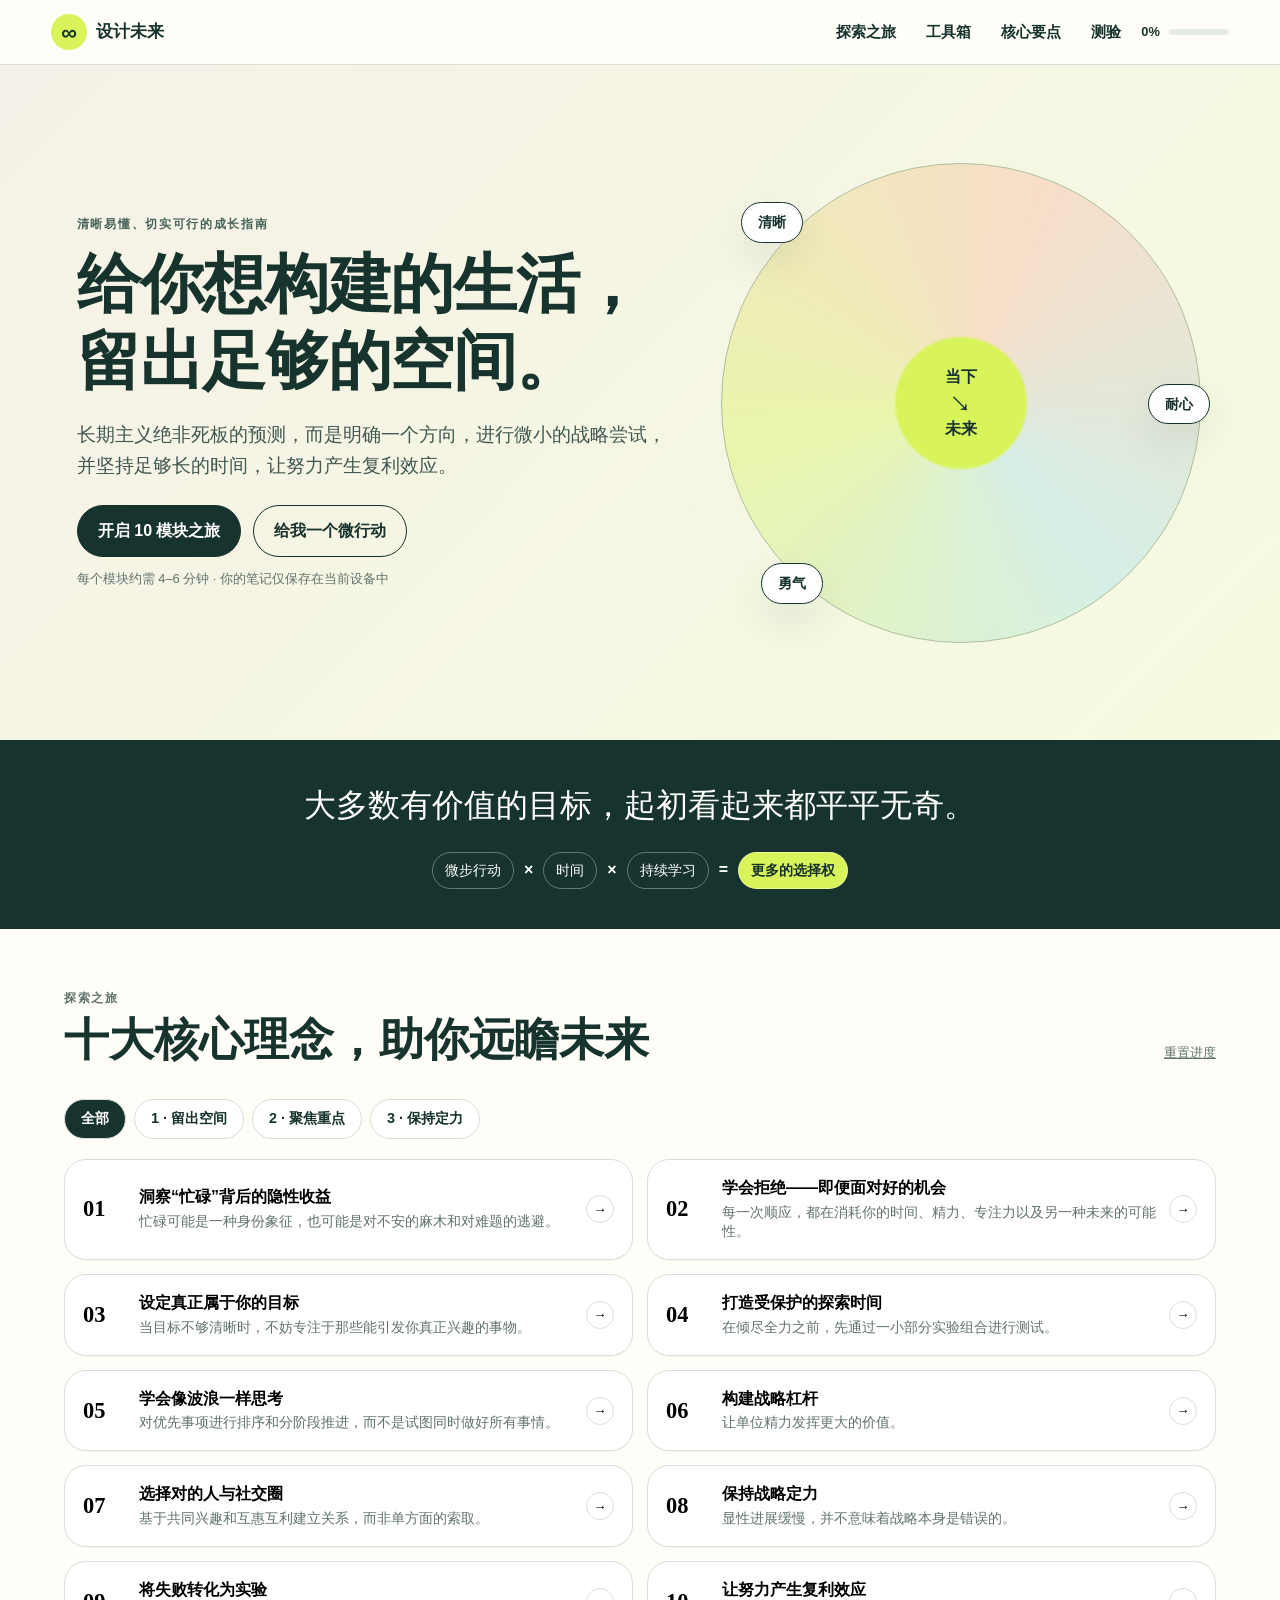
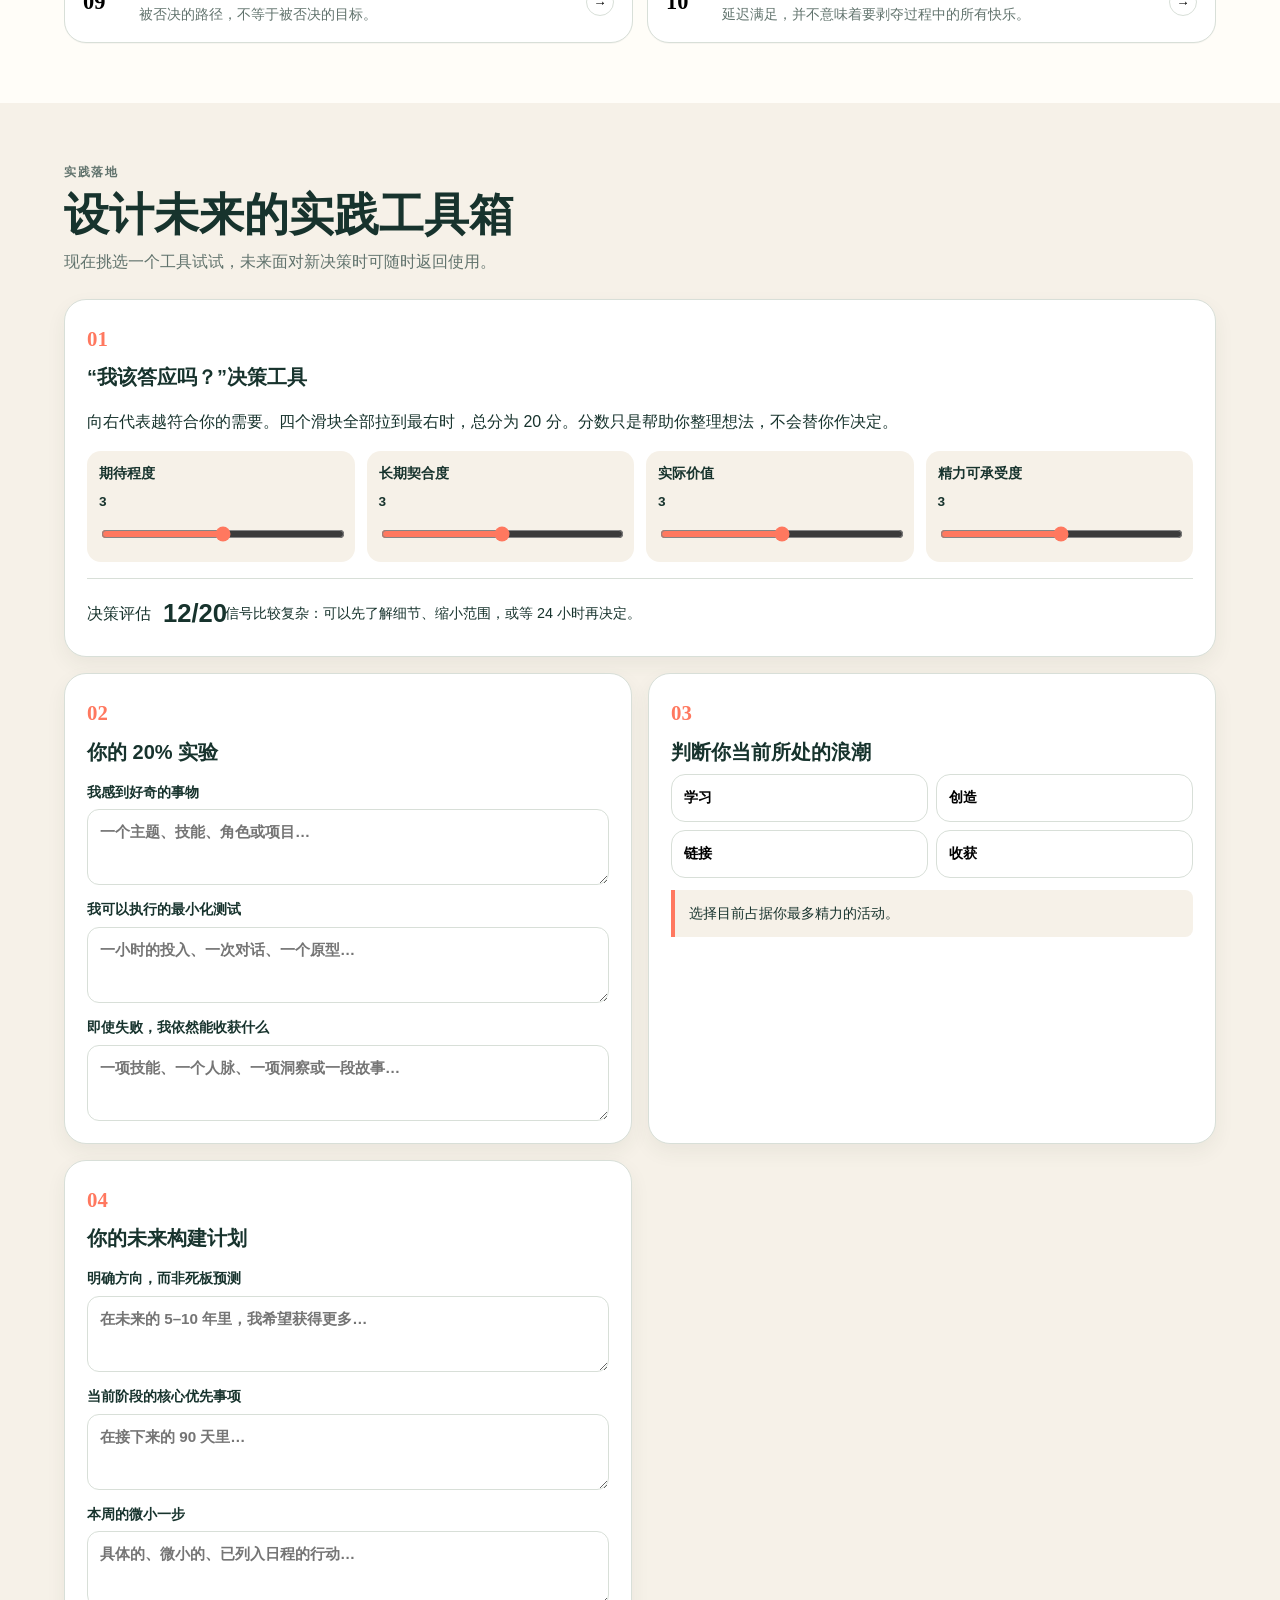
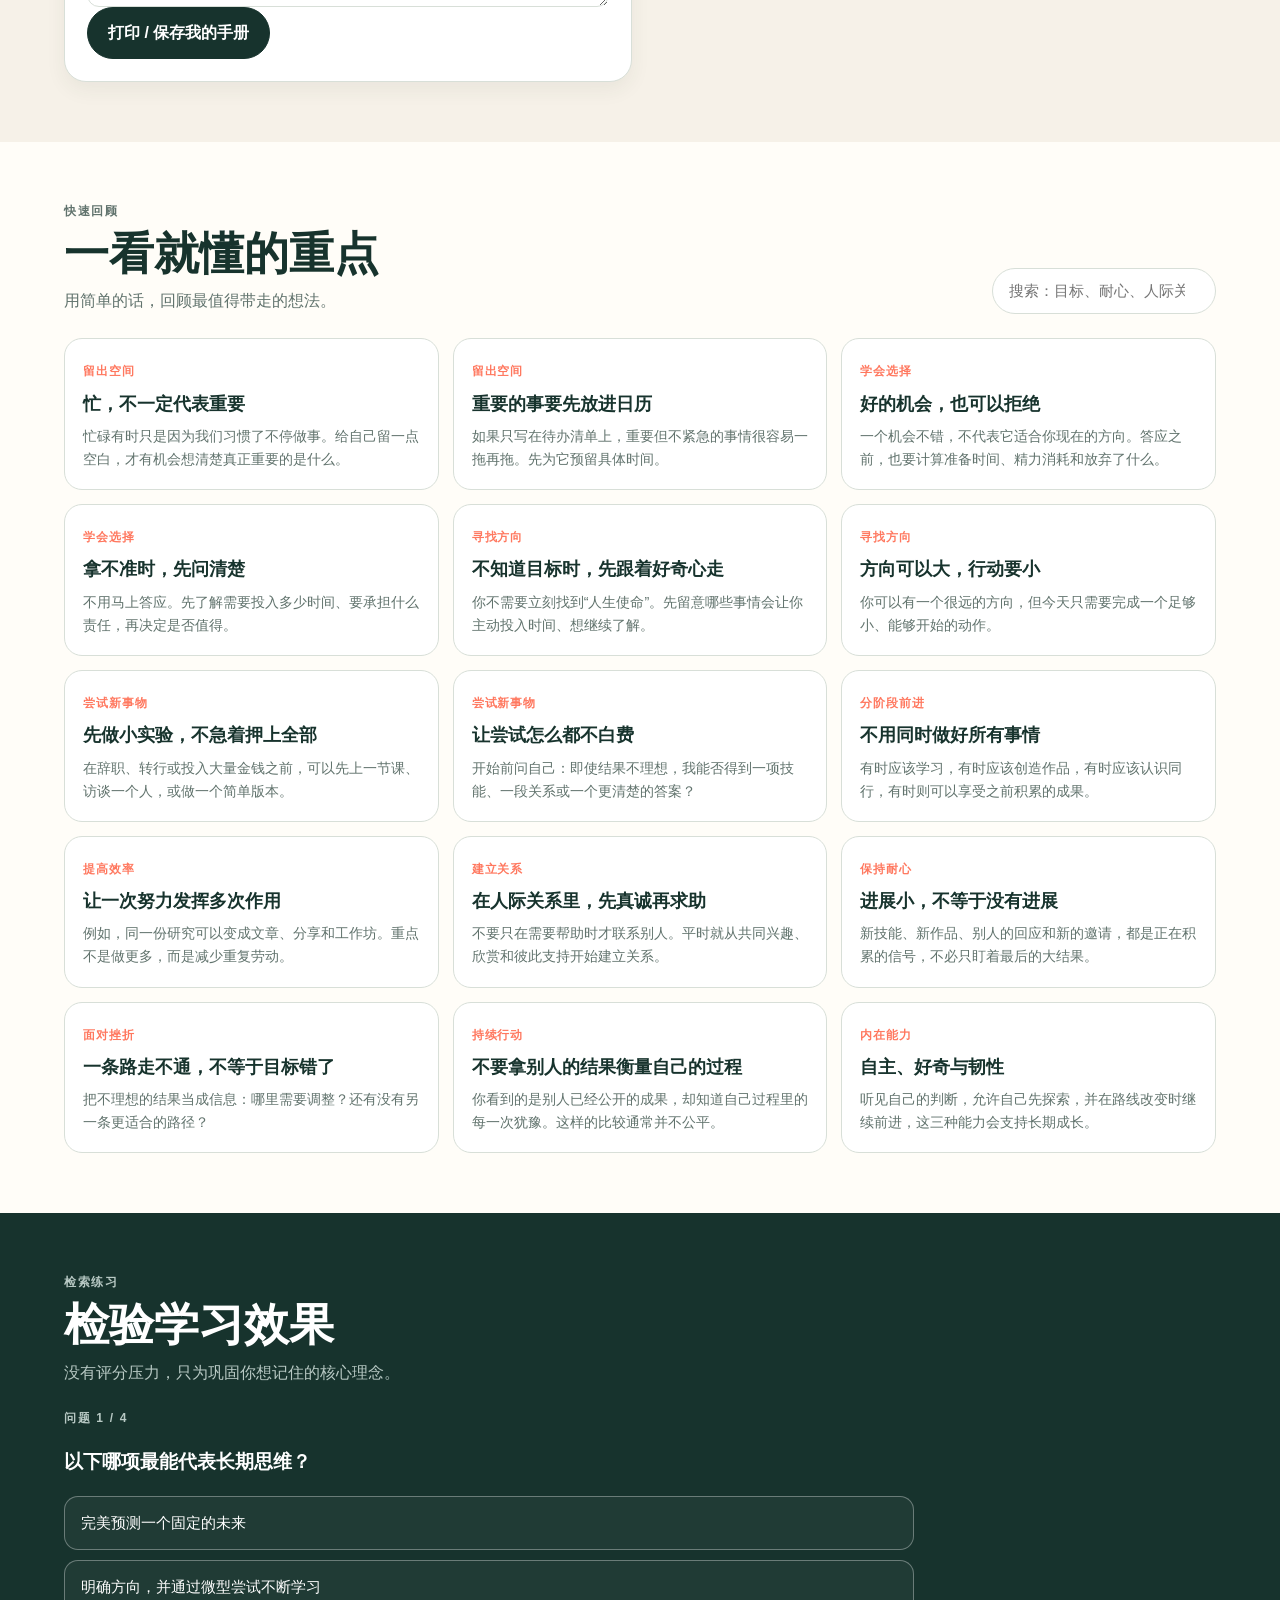
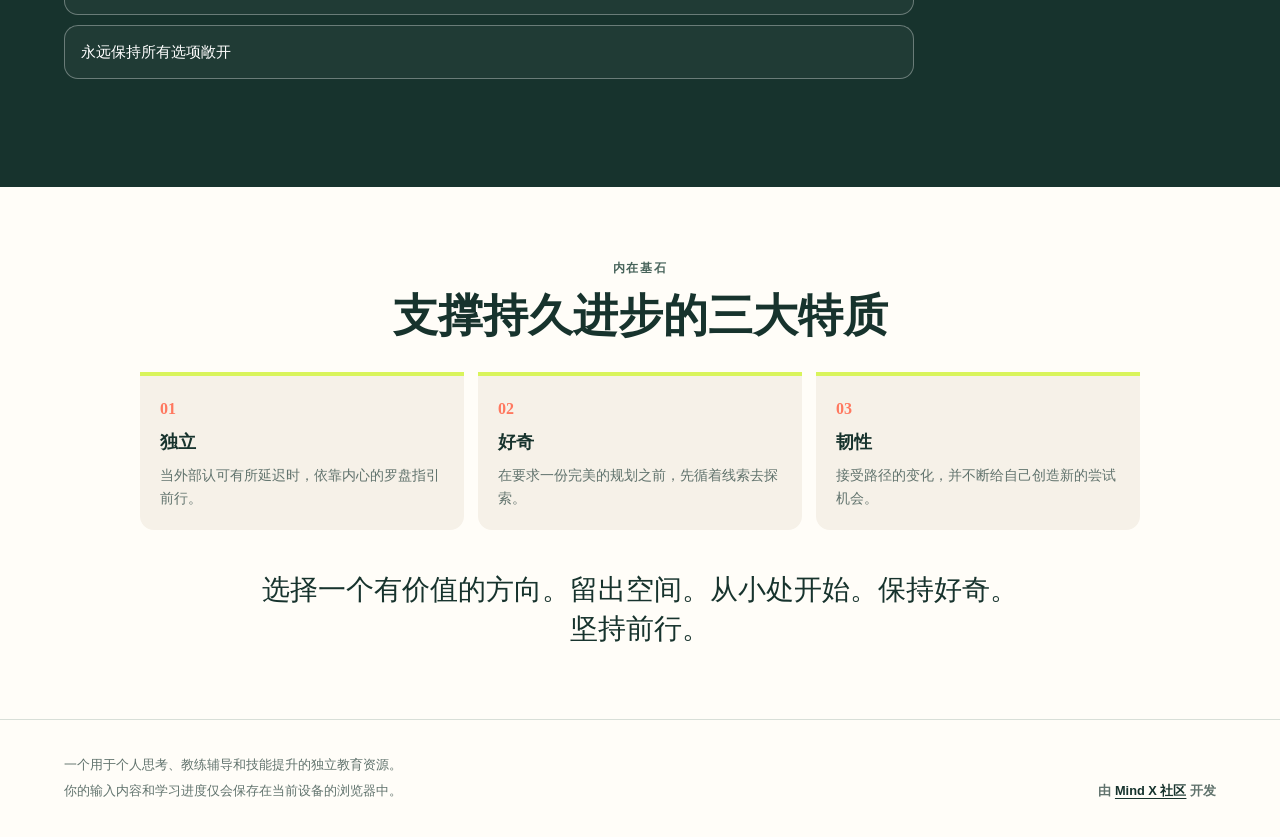
==== commit efdac3d8: "updated" ====
--- a/zh/index.html
+++ b/zh/index.html
@@ -79,7 +79,7 @@
     <section id="toolkit" class="section alt">
       <div class="section-head"><div><p class="eyebrow">实践落地</p><h2>设计未来的实践工具箱</h2><p>现在挑选一个工具试试，未来面对新决策时可随时返回使用。</p></div></div>
       <div class="tools">
-        <article class="tool-card wide"><span class="tool-num">01</span><h3>“我该答应吗？”决策过滤器</h3><p>为机会打分。分数高并不自动代表更好——评估结果旨在引导你进行深度的思考。</p>
+        <article class="tool-card wide"><span class="tool-num">01</span><h3>“我该答应吗？”决策工具</h3><p>向右代表越符合你的需要。四个滑块全部拉到最右时，总分为 20 分。分数只是帮助你整理想法，不会替你作决定。</p>
           <div id="decisionTool" class="decision"></div><div class="score-box"><span>决策评估</span><strong id="decisionScore">—</strong><p id="decisionAdvice">拖动滑块即可开始。</p></div>
         </article>
         <article class="tool-card"><span class="tool-num">02</span><h3>你的 20% 实验</h3><label>我感到好奇的事物<textarea data-note="experiment" placeholder="一个主题、技能、角色或项目…"></textarea></label><label>我可以执行的最小化测试<textarea data-note="experiment-test" placeholder="一小时的投入、一次对话、一个原型…"></textarea></label><label>即使失败，我依然能收获什么<textarea data-note="experiment-win" placeholder="一项技能、一个人脉、一项洞察或一段故事…"></textarea></label></article>
@@ -89,7 +89,7 @@
     </section>
 
     <section id="library" class="section">
-      <div class="section-head"><div><p class="eyebrow">参考资料</p><h2>核心要点库</h2></div><label class="search"><span class="sr-only">搜索核心要点</span><input id="searchInput" type="search" placeholder="搜索耐心、目标、社交…"></label></div>
+      <div class="section-head"><div><p class="eyebrow">快速回顾</p><h2>一看就懂的重点</h2><p>用简单的话，回顾最值得带走的想法。</p></div><label class="search"><span class="sr-only">搜索重点</span><input id="searchInput" type="search" placeholder="搜索：目标、耐心、人际关系…"></label></div>
       <div id="keyGrid" class="key-grid"></div>
     </section>
 
@@ -111,4 +111,4 @@
   <footer><div><p>一个用于个人思考、教练辅导和技能提升的独立教育资源。</p><p>你的输入内容和学习进度仅会保存在当前设备的浏览器中。</p></div><p class="developer-credit">由 <a href="https://mindx.us/zh/" target="_blank" rel="noopener noreferrer">Mind X 社区</a> 开发</p></footer>
   <script src="app.js"></script>
 </body>
-</html>+</html>
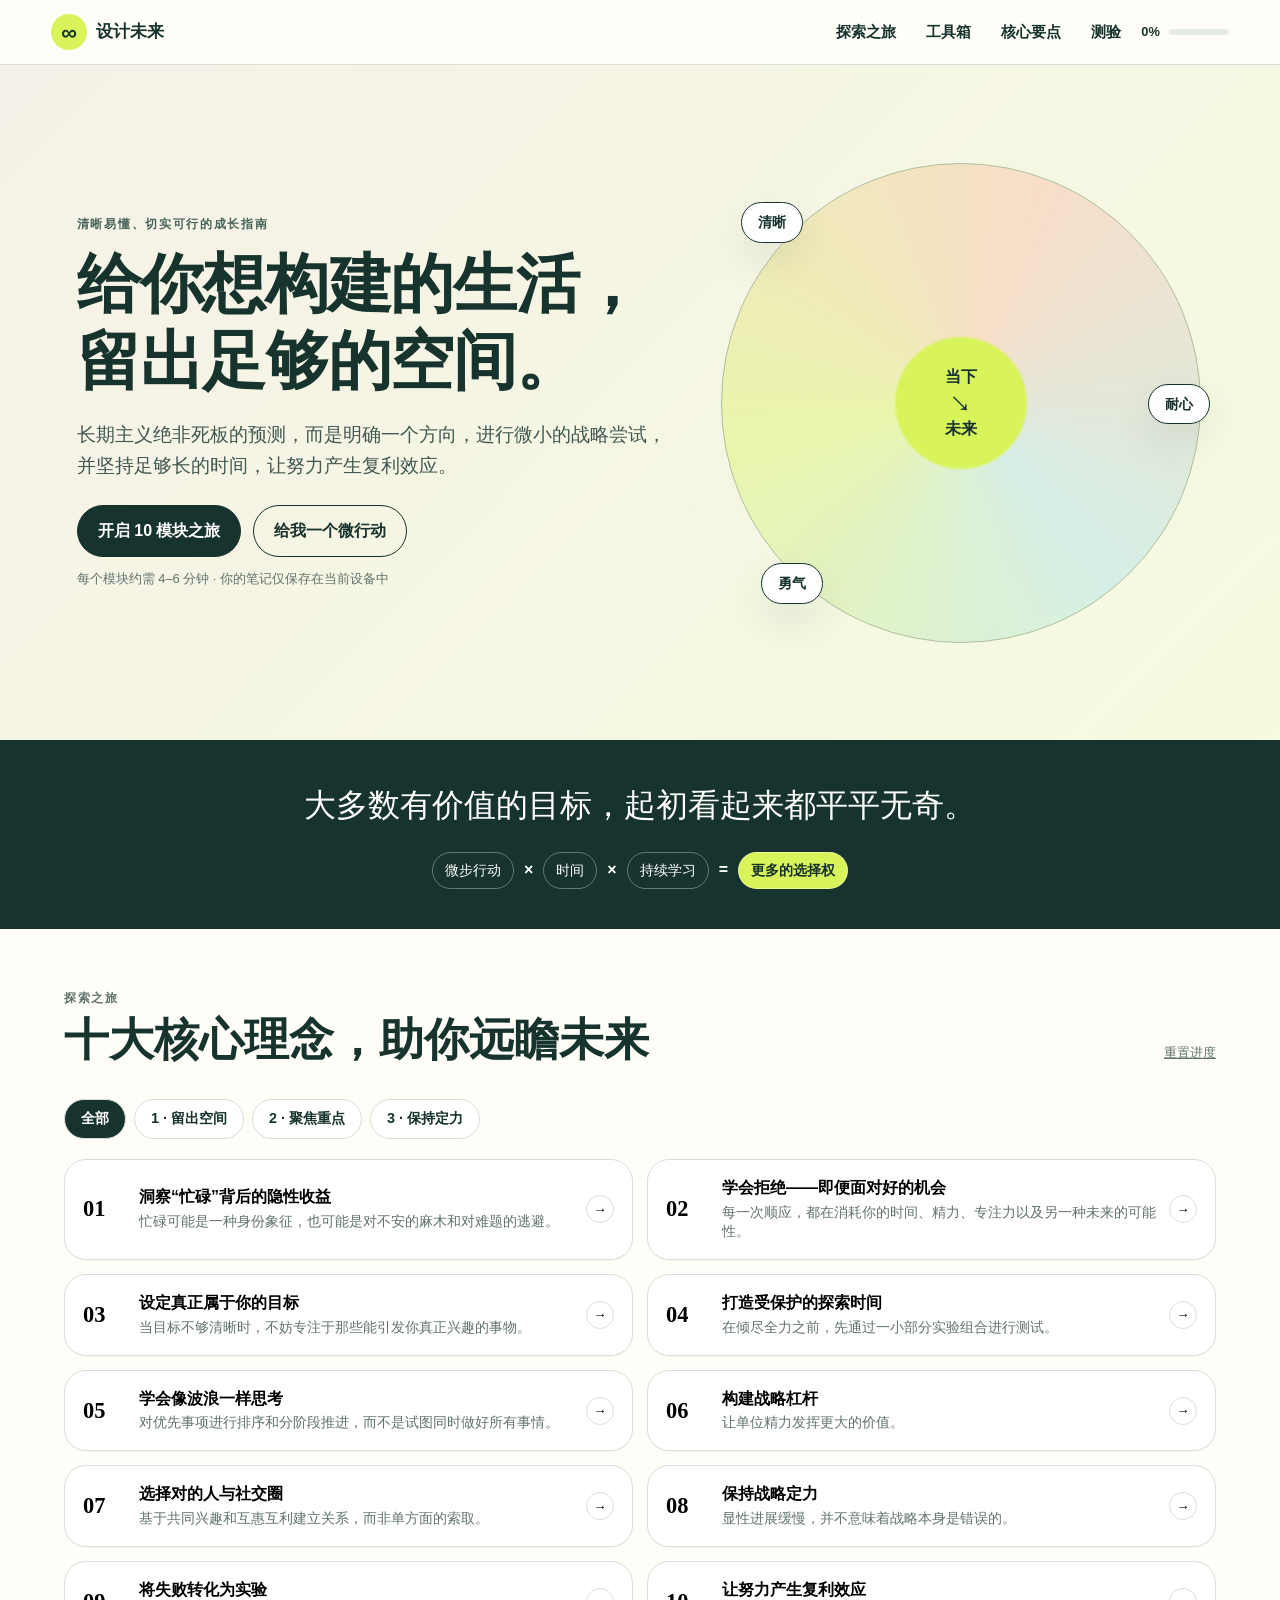
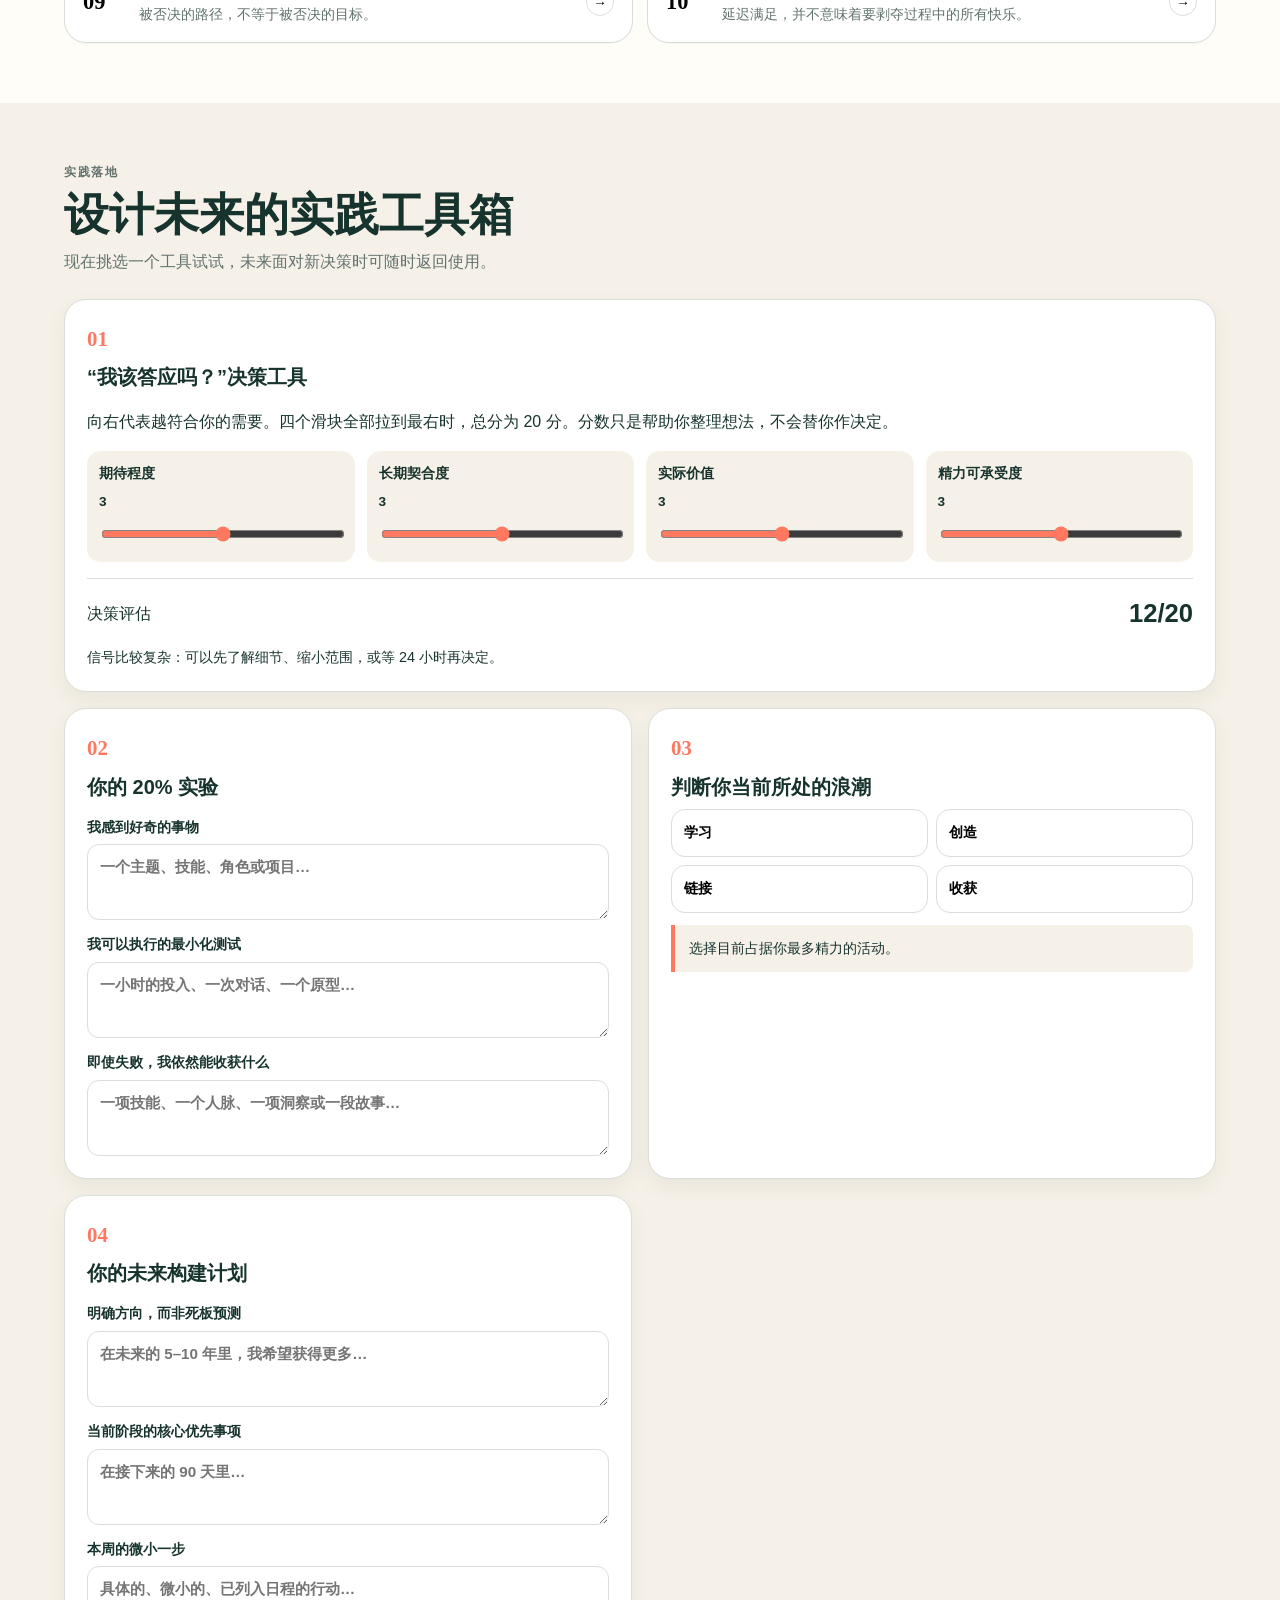
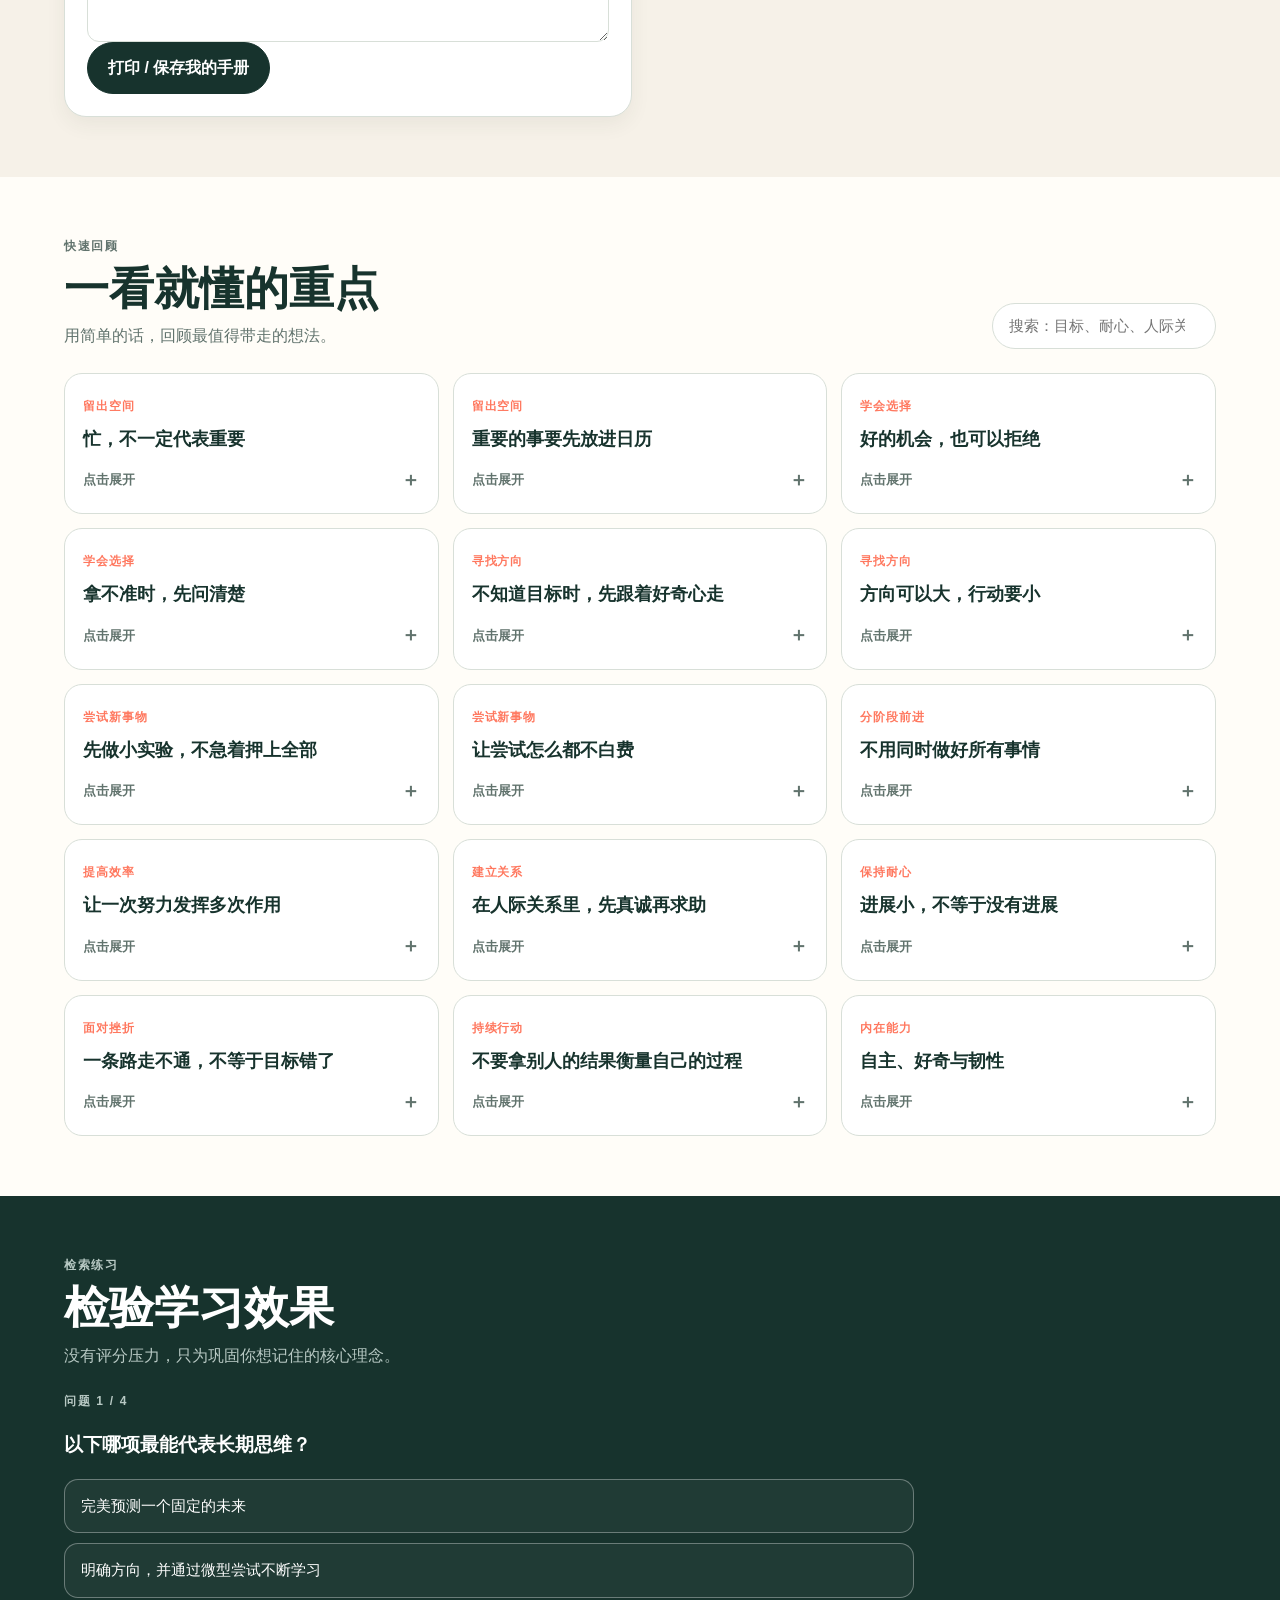
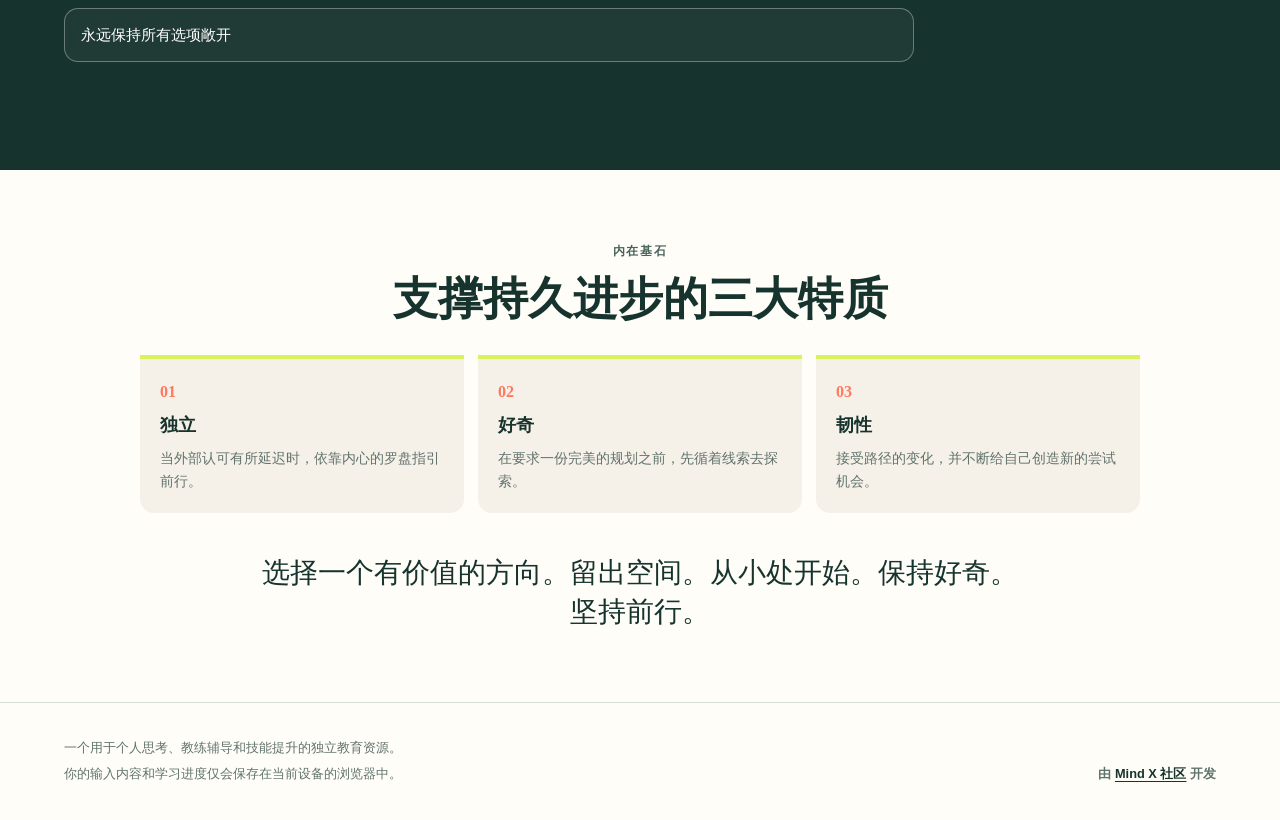
==== commit 44901705: "Add files via upload" ====
--- a/zh/index.html
+++ b/zh/index.html
@@ -5,7 +5,7 @@
   <meta name="viewport" content="width=device-width, initial-scale=1, maximum-scale=5">
   <meta name="description" content="一份互动式指南，帮助你创造生活留白、明确核心事项、聪明地开展实验，并持续取得长足进步。">
   <title>设计未来 — 互动式个人成长指南</title>
-  <link rel="stylesheet" href="styles.css">
+  <link rel="stylesheet" href="styles.css?v=20260906-quiz-fix-2">
   <style>
     footer{align-items:flex-end;gap:28px}footer p{margin:.35rem 0}.developer-credit{white-space:nowrap;font-weight:750}.developer-credit a{color:var(--ink);text-decoration-thickness:1px;text-underline-offset:3px}.developer-credit a:hover,.developer-credit a:focus-visible{color:#b54a38}
     @media(max-width:820px){.developer-credit{margin-top:1rem;white-space:normal}}
@@ -109,6 +109,6 @@
   <dialog id="quickDialog"><button id="closeQuick" class="dialog-close" aria-label="关闭 dialog">×</button><p class="eyebrow">你的微行动</p><h2 id="quickStep"></h2><p>在今天结束前试试看。微小的完成感能证明改变是完全可能的。</p></dialog>
   <div id="printView" aria-hidden="true"></div>
   <footer><div><p>一个用于个人思考、教练辅导和技能提升的独立教育资源。</p><p>你的输入内容和学习进度仅会保存在当前设备的浏览器中。</p></div><p class="developer-credit">由 <a href="https://mindx.us/zh/" target="_blank" rel="noopener noreferrer">Mind X 社区</a> 开发</p></footer>
-  <script src="app.js"></script>
+  <script src="app.js?v=20260906-quiz-fix-2"></script>
 </body>
 </html>
--- a/zh/styles.css
+++ b/zh/styles.css
@@ -605,12 +605,19 @@
   background: #ffffff18;
 }
 
+.quiz-options button:disabled { cursor: default; opacity: 0.6; }
+.quiz-options button.incorrect { border-color: #ff9f9f; background: #7f1d1d55; color: #ffe4e4; }
+.quiz-options button.correct { border-color: var(--lime); background: #a8d86e22; color: white; opacity: 1; }
+
 .feedback {
   min-height: 48px;
   padding: 12px 0;
   color: var(--lime);
   font-size: 0.95rem;
 }
+
+.feedback.incorrect { color: #ffbaba; }
+.feedback.correct span { display: block; margin-top: 6px; color: #d7e5e1; font-size: 0.85rem; }
 
 .closing {
   text-align: center;
@@ -915,4 +922,25 @@
   .tool-card textarea { border: 1px solid #777; min-height: 70px; }
   .closing { display: block; }
   .alt { background: white !important; }
-}+}
++
+
+/* Compact tools and interactive key-point cards */
+.tools{align-items:start}
+.score-box{grid-template-columns:minmax(0,1fr) auto}
+.score-box strong{white-space:nowrap;justify-self:end}
+.score-box p{grid-column:1/-1;overflow-wrap:anywhere}
+.key-card{padding:0;overflow:hidden;align-self:start;transition:border-color .2s ease,box-shadow .2s ease,transform .2s ease}
+.key-card:hover{transform:translateY(-2px);box-shadow:var(--shadow)}
+.key-card[open]{border-color:var(--ink);box-shadow:var(--shadow)}
+.key-card summary{list-style:none;padding:18px;cursor:pointer}
+.key-card summary::-webkit-details-marker{display:none}
+.key-card summary small{display:flex;justify-content:space-between;align-items:center;margin-top:12px;color:var(--muted);font-weight:750}
+.key-card summary small b{font-size:1.2rem;transition:transform .2s ease}
+.key-card[open] summary small b{transform:rotate(45deg)}
+.key-card-body{padding:0 18px 18px;border-top:1px solid var(--line)}
+.key-card-body>p{padding-top:16px}
+.key-action{margin-top:14px;padding:13px 14px;border-radius:12px;background:var(--cream);border-left:4px solid var(--coral)}
+.key-action strong{font-size:.78rem;letter-spacing:.05em}
+.key-action p{margin-top:4px;color:var(--ink)}
+@media(max-width:560px){.score-box{grid-template-columns:1fr auto}.score-box strong{font-size:1.45rem}.key-card summary{padding:16px}.key-card-body{padding:0 16px 16px}}
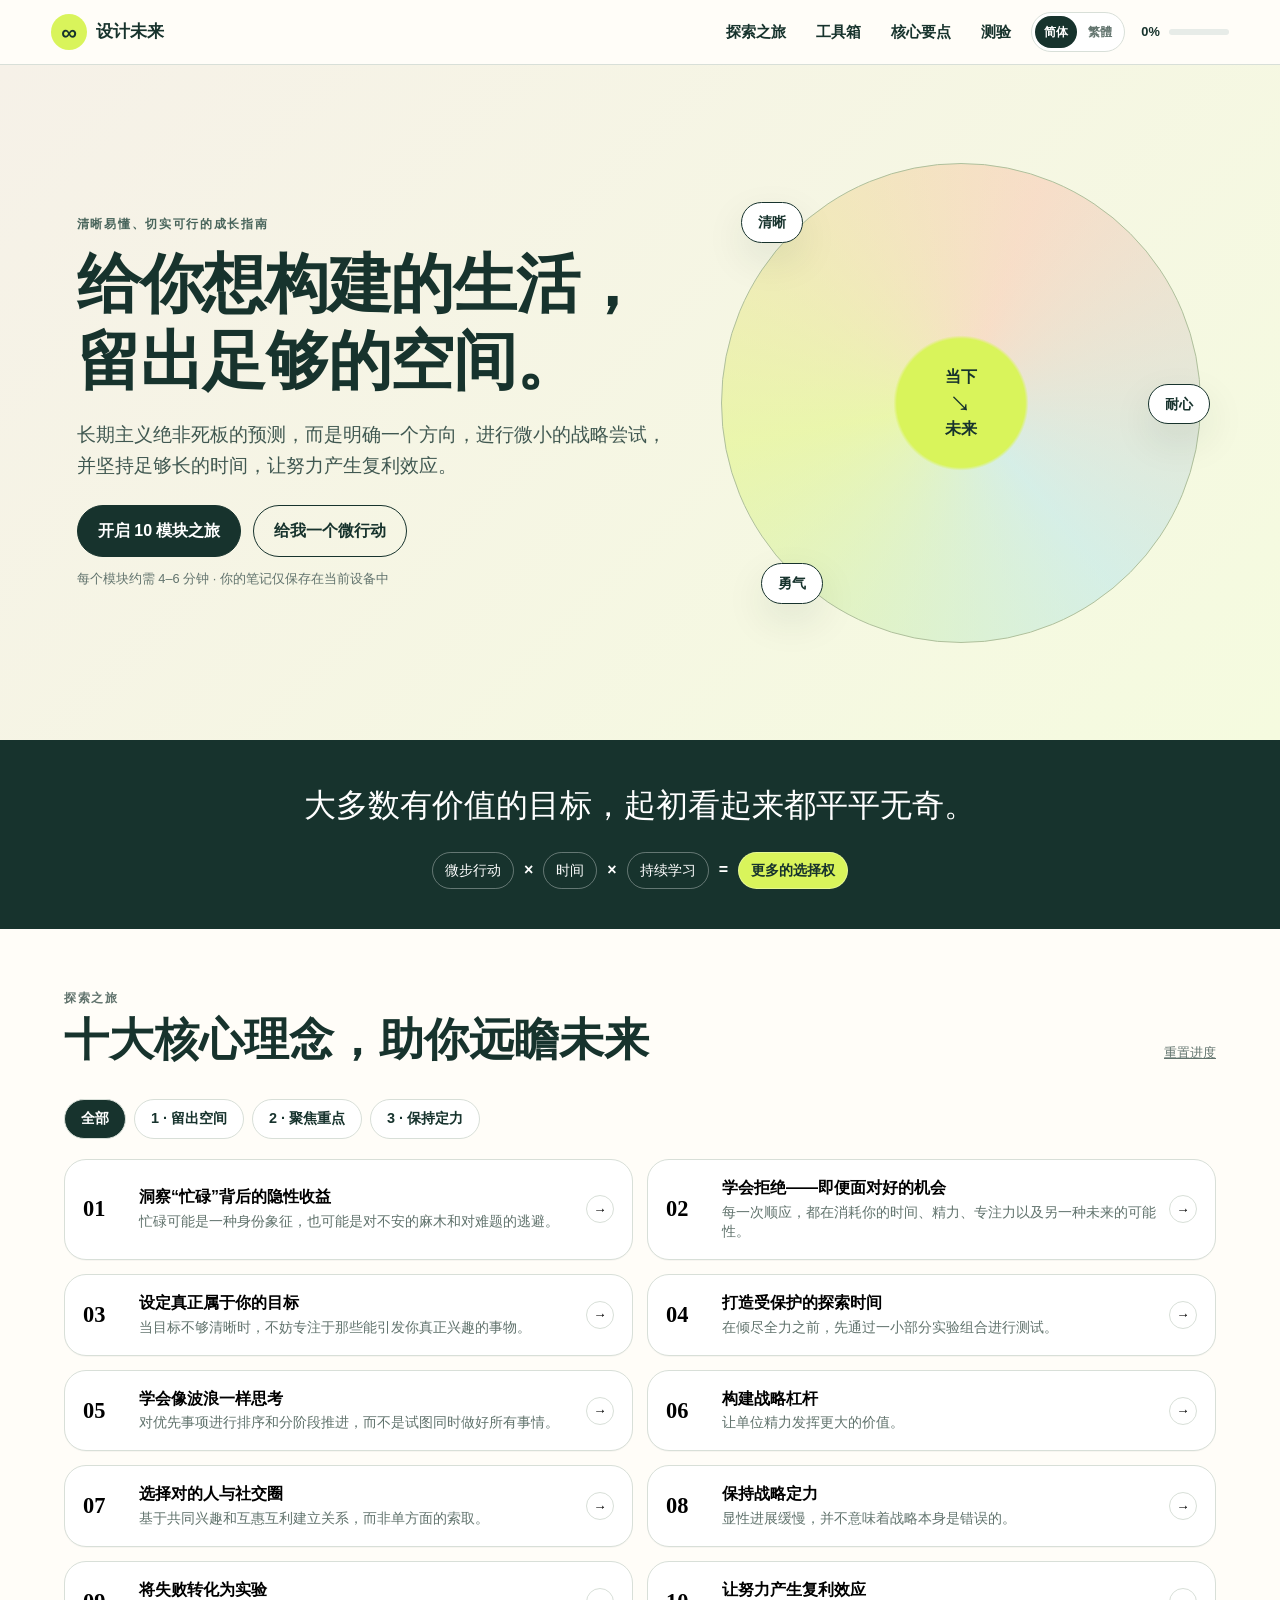
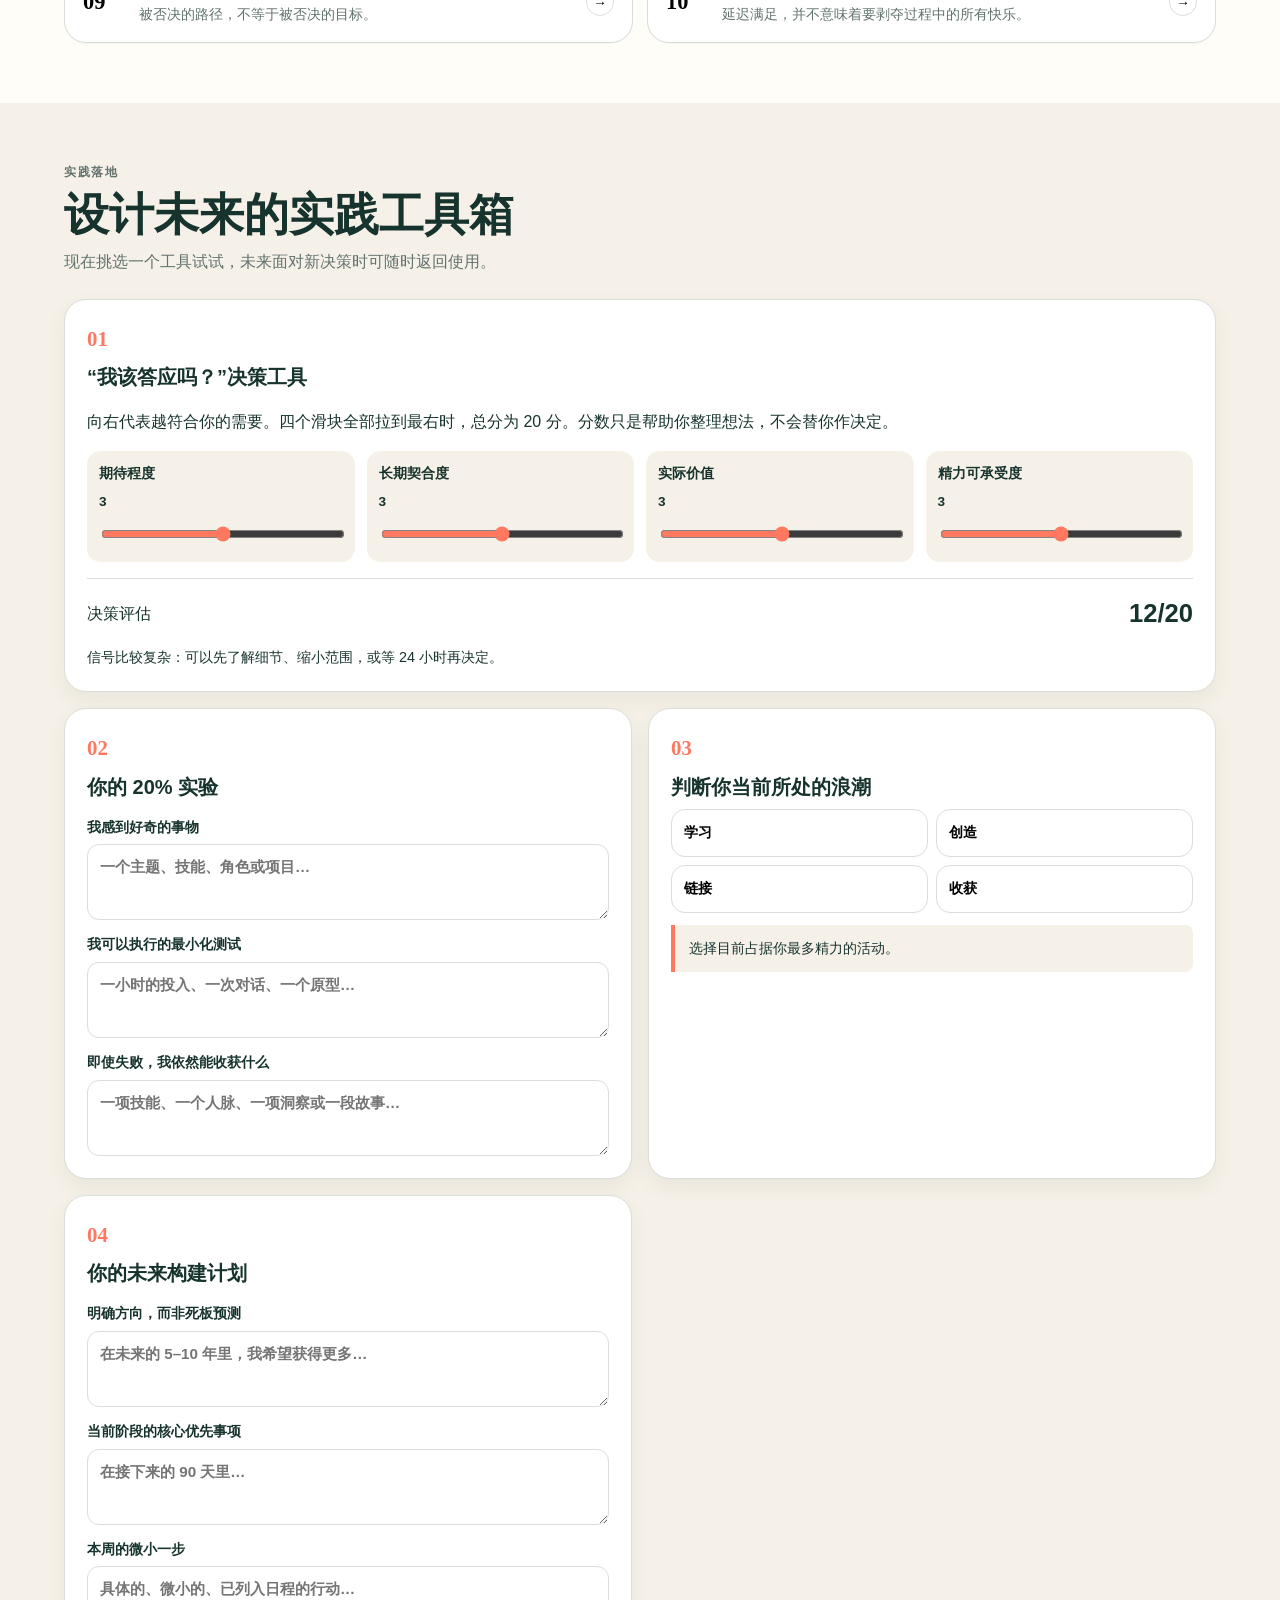
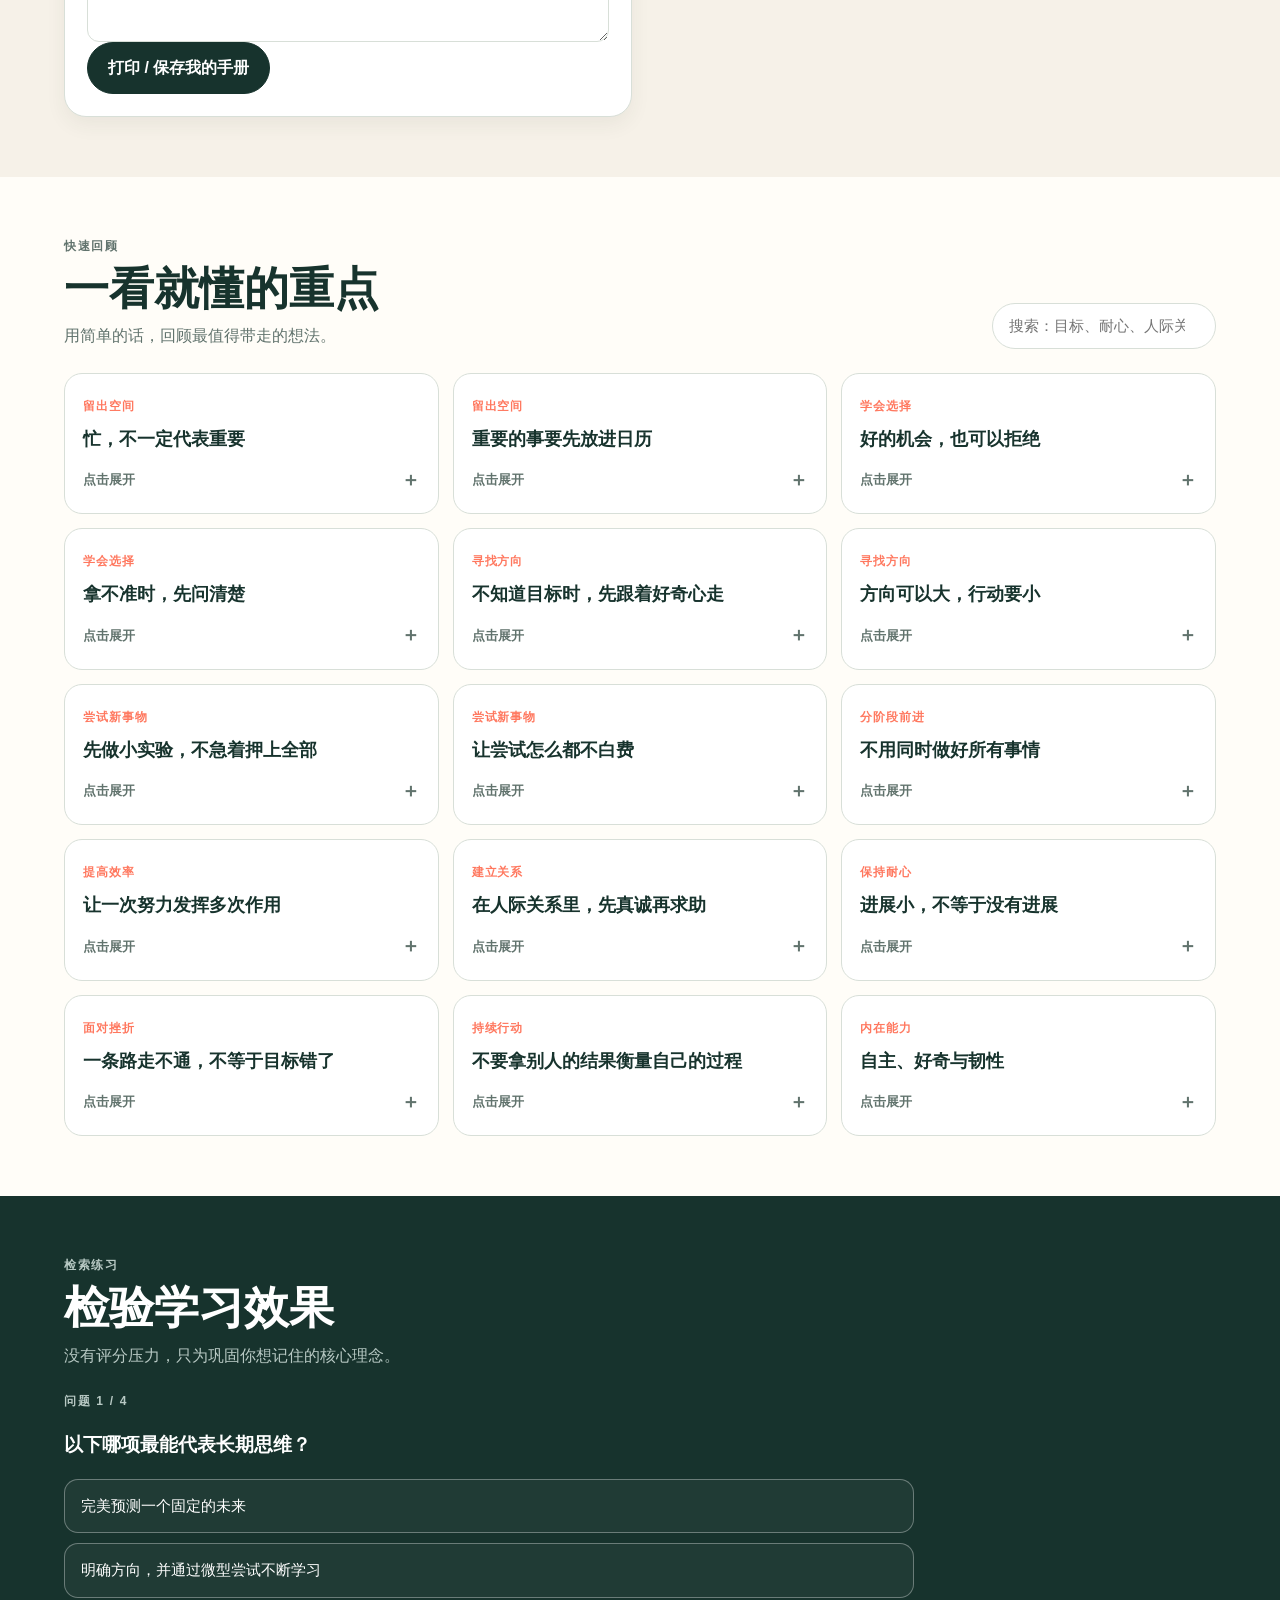
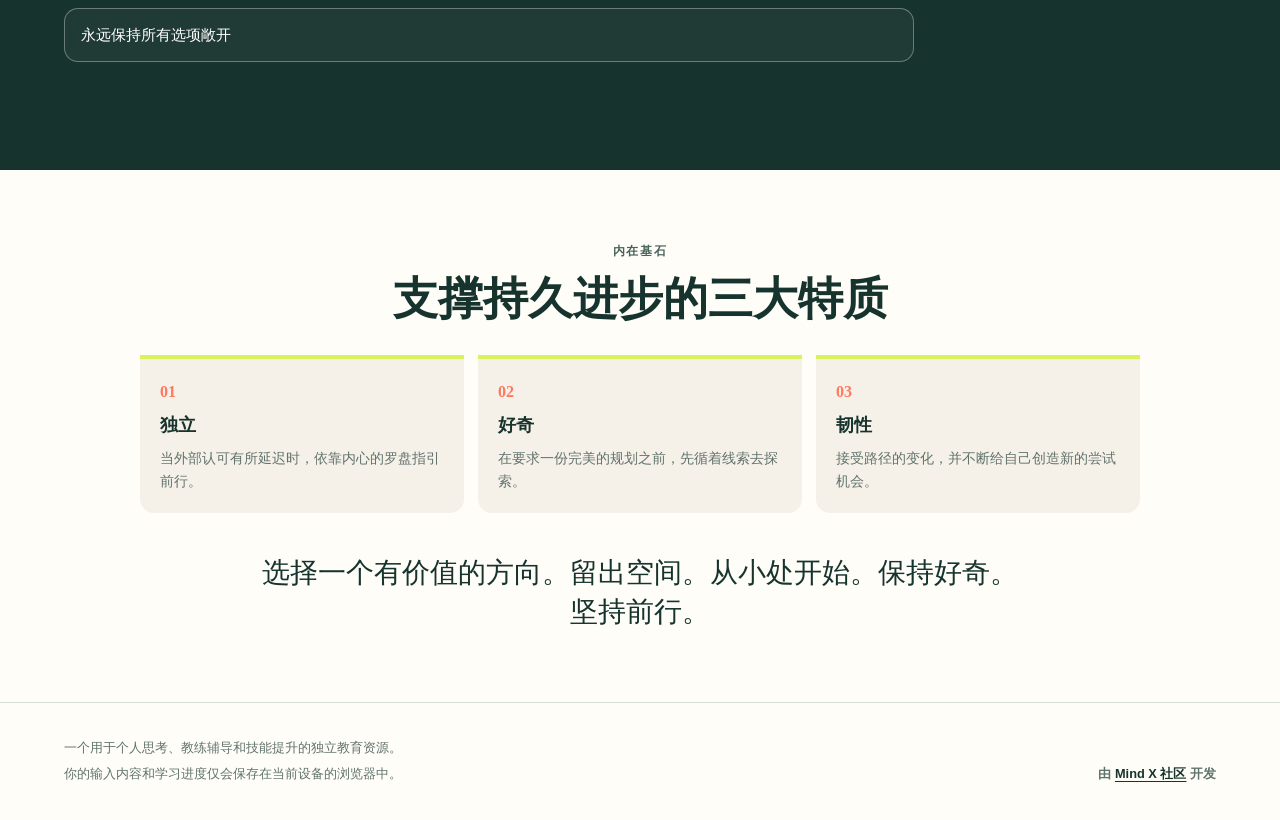
==== commit 85135f8e: "Add Simplified/Traditional Chinese toggle to zh page" ====
--- a/zh/index.html
+++ b/zh/index.html
@@ -9,6 +9,12 @@
   <style>
     footer{align-items:flex-end;gap:28px}footer p{margin:.35rem 0}.developer-credit{white-space:nowrap;font-weight:750}.developer-credit a{color:var(--ink);text-decoration-thickness:1px;text-underline-offset:3px}.developer-credit a:hover,.developer-credit a:focus-visible{color:#b54a38}
     @media(max-width:820px){.developer-credit{margin-top:1rem;white-space:normal}}
+    .lang-switch{display:inline-flex;align-items:center;gap:2px;padding:3px;border:1px solid var(--line);border-radius:999px;background:#fff;flex-shrink:0}
+    .lang-switch button{border:0;background:transparent;color:var(--muted);border-radius:999px;padding:5px 9px;min-height:32px;font:inherit;font-size:.78rem;font-weight:800;line-height:1;cursor:pointer;white-space:nowrap}
+    .lang-switch button[aria-pressed="true"]{background:var(--ink);color:#fff}
+    .lang-switch button:focus-visible{outline:2px solid var(--coral);outline-offset:2px}
+    @media(max-width:820px){.topbar{gap:9px}.brand{margin-right:auto}.lang-switch button{padding:5px 8px}.menu{order:3}.lang-switch{order:2}}
+    @media(max-width:430px){.brand>span:last-child{display:none}.brandmark{width:34px;height:34px}.lang-switch button{font-size:.74rem;padding:5px 7px}.menu{padding:6px 11px}}
     #printView{display:none}
     @media print{
       @page{size:letter;margin:.58in .62in .65in}
@@ -45,6 +51,10 @@
     <nav id="nav" aria-label="主导航">
       <a href="#journey">探索之旅</a><a href="#toolkit">工具箱</a><a href="#library">核心要点</a><a href="#quiz">测验</a>
     </nav>
+    <div class="lang-switch" role="group" aria-label="中文字体">
+      <button type="button" id="langZhs" aria-pressed="true">简体</button>
+      <button type="button" id="langZht" aria-pressed="false">繁體</button>
+    </div>
     <div class="progress-pill" aria-label="课程进度"><span id="progressText">0%</span><span class="bar"><i id="progressBar"></i></span></div>
   </header>
 
@@ -110,5 +120,122 @@
   <div id="printView" aria-hidden="true"></div>
   <footer><div><p>一个用于个人思考、教练辅导和技能提升的独立教育资源。</p><p>你的输入内容和学习进度仅会保存在当前设备的浏览器中。</p></div><p class="developer-credit">由 <a href="https://mindx.us/zh/" target="_blank" rel="noopener noreferrer">Mind X 社区</a> 开发</p></footer>
   <script src="app.js?v=20260906-quiz-fix-2"></script>
+  <script>
+  (()=>{
+    const STORAGE_KEY='futureByDesignChineseScript';
+    const textOriginals=new WeakMap();
+    const attrOriginals=new WeakMap();
+    let current='zhs';
+    let observer;
+
+    const phrases=[
+      ['设计未来','設計未來'],['互动式','互動式'],['个人成长','個人成長'],['长期主义','長期主義'],['复利效应','複利效應'],
+      ['打印 / 保存','列印 / 儲存'],['打印','列印'],['保存','儲存'],['浏览器','瀏覽器'],['搜索','搜尋'],['点击展开','點擊展開'],
+      ['模块','模組'],['菜单','選單'],['主导航','主導覽'],['课程进度','課程進度'],['重置进度','重設進度'],['链接','連結'],
+      ['反馈','回饋'],['信息','資訊'],['日历','日曆'],['履历','履歷'],['社交圈','社交圈'],['人脉','人脈'],['网络','網路'],
+      ['当前','目前'],['现在','現在'],['数据','資料'],['资料信息','資料資訊'],['文件','檔案'],['默认','預設'],['加载','載入'],
+      ['输入内容','輸入內容'],['设备','裝置'],['开发','開發'],['社区','社區'],['教练辅导','教練輔導'],['技能提升','技能提升'],
+      ['微行动','微行動'],['行动','行動'],['选择权','選擇權'],['选择','選擇'],['尝试','嘗試'],['学习','學習'],['创造','創造'],
+      ['关系','關係'],['测试','測試'],['计划','計畫'],['规划','規劃'],['项目','專案'],['质量','品質'],['结果','結果'],
+      ['范围','範圍'],['标准','標準'],['实现','實現'],['建议','建議'],['经验','經驗'],['认识','認識'],['明确','明確'],
+      ['继续','繼續'],['记录','記錄'],['回应','回應'],['开放','開放'],['图','圖'],['页面','頁面']
+    ];
+    const chars={
+      '万':'萬','与':'與','专':'專','业':'業','东':'東','丝':'絲','两':'兩','严':'嚴','丧':'喪','个':'個','临':'臨','为':'為','举':'舉','义':'義','乌':'烏','乐':'樂','乔':'喬','习':'習','乡':'鄉','书':'書','买':'買','乱':'亂','争':'爭','于':'於','亏':'虧','云':'雲','亚':'亞','产':'產','亩':'畝','亲':'親','亵':'褻','仅':'僅','从':'從','仓':'倉','仪':'儀','们':'們','价':'價','众':'眾','优':'優','会':'會','伞':'傘','伟':'偉','传':'傳','伤':'傷','伦':'倫','体':'體','余':'餘','侠':'俠','侣':'侶','侥':'僥','侧':'側','侨':'僑','侦':'偵','俩':'倆','俭':'儉','债':'債','倾':'傾','偿':'償','储':'儲','儿':'兒','兑':'兌','党':'黨','兰':'蘭','关':'關','兴':'興','养':'養','兽':'獸','冈':'岡','册':'冊','写':'寫','军':'軍','农':'農','冲':'衝','决':'決','况':'況','冻':'凍','净':'淨','减':'減','凑':'湊','几':'幾','凤':'鳳','凭':'憑','凯':'凱','击':'擊','划':'劃','刘':'劉','则':'則','刚':'剛','创':'創','删':'刪','别':'別','刹':'剎','剂':'劑','剑':'劍','剧':'劇','办':'辦','务':'務','动':'動','励':'勵','劳':'勞','势':'勢','勋':'勳','匀':'勻','区':'區','医':'醫','华':'華','协':'協','单':'單','卖':'賣','卢':'盧','卫':'衛','却':'卻','厂':'廠','厅':'廳','历':'歷','压':'壓','厌':'厭','县':'縣','参':'參','双':'雙','发':'發','变':'變','叙':'敘','叠':'疊','叶':'葉','号':'號','叹':'嘆','后':'後','吕':'呂','吗':'嗎','听':'聽','启':'啟','吴':'吳','员':'員','呛':'嗆','呜':'嗚','咏':'詠','咙':'嚨','咸':'鹹','响':'響','哑':'啞','哗':'嘩','唤':'喚','啧':'嘖','喷':'噴','团':'團','园':'園','围':'圍','国':'國','图':'圖','圆':'圓','圣':'聖','场':'場','坏':'壞','块':'塊','坚':'堅','坛':'壇','坝':'壩','垫':'墊','执':'執','扩':'擴','扫':'掃','扬':'揚','扰':'擾','抚':'撫','抛':'拋','护':'護','报':'報','拟':'擬','拥':'擁','择':'擇','挂':'掛','挚':'摯','挛':'攣','挤':'擠','挥':'揮','损':'損','换':'換','据':'據','掳':'擄','掺':'摻','揽':'攬','搀':'攙','搁':'擱','携':'攜','摄':'攝','摆':'擺','摇':'搖','摊':'攤','撑':'撐','撵':'攆','敌':'敵','数':'數','敛':'斂','斋':'齋','斩':'斬','断':'斷','无':'無','旧':'舊','时':'時','晋':'晉','晒':'曬','晓':'曉','暂':'暫','术':'術','朴':'樸','机':'機','杀':'殺','杂':'雜','权':'權','条':'條','来':'來','杨':'楊','杰':'傑','极':'極','构':'構','枢':'樞','标':'標','样':'樣','树':'樹','桥':'橋','检':'檢','楼':'樓','欢':'歡','欧':'歐','歼':'殲','残':'殘','毁':'毀','毕':'畢','气':'氣','汇':'匯','汉':'漢','汤':'湯','沟':'溝','没':'沒','泽':'澤','洁':'潔','浅':'淺','济':'濟','浏':'瀏','测':'測','浑':'渾','浓':'濃','涛':'濤','涂':'塗','涌':'湧','润':'潤','涨':'漲','涩':'澀','渊':'淵','温':'溫','湾':'灣','湿':'濕','溃':'潰','滚':'滾','满':'滿','滤':'濾','滥':'濫','滨':'濱','滩':'灘','灵':'靈','灾':'災','炉':'爐','点':'點','炼':'煉','热':'熱','爱':'愛','爷':'爺','牵':'牽','状':'狀','狭':'狹','独':'獨','猎':'獵','玛':'瑪','环':'環','现':'現','琐':'瑣','电':'電','画':'畫','畅':'暢','疗':'療','痒':'癢','疯':'瘋','皱':'皺','盖':'蓋','监':'監','盘':'盤','眯':'瞇','睁':'睜','瞒':'瞞','矫':'矯','矿':'礦','码':'碼','砖':'磚','礼':'禮','祷':'禱','离':'離','种':'種','积':'積','称':'稱','稳':'穩','穷':'窮','竞':'競','笔':'筆','筛':'篩','简':'簡','签':'簽','类':'類','粮':'糧','紧':'緊','纠':'糾','红':'紅','约':'約','级':'級','纪':'紀','纯':'純','纲':'綱','纳':'納','纵':'縱','纷':'紛','纸':'紙','纹':'紋','纽':'紐','线':'線','练':'練','组':'組','细':'細','织':'織','终':'終','绍':'紹','经':'經','绑':'綁','结':'結','绕':'繞','绘':'繪','给':'給','络':'絡','绝':'絕','统':'統','绳':'繩','维':'維','综':'綜','绿':'綠','缓':'緩','编':'編','缘':'緣','缩':'縮','缴':'繳','网':'網','罗':'羅','罚':'罰','职':'職','联':'聯','聪':'聰','肠':'腸','肤':'膚','肿':'腫','脑':'腦','脸':'臉','腻':'膩','腾':'騰','舆':'輿','舰':'艦','艺':'藝','节':'節','范':'範','茎':'莖','荐':'薦','药':'藥','获':'獲','营':'營','萧':'蕭','蓝':'藍','虚':'虛','虫':'蟲','补':'補','装':'裝','裤':'褲','见':'見','观':'觀','规':'規','览':'覽','觉':'覺','触':'觸','计':'計','订':'訂','认':'認','讨':'討','让':'讓','训':'訓','议':'議','讯':'訊','记':'記','讲':'講','许':'許','论':'論','设':'設','访':'訪','证':'證','评':'評','词':'詞','试':'試','诗':'詩','该':'該','详':'詳','语':'語','误':'誤','说':'說','请':'請','读':'讀','谁':'誰','调':'調','谈':'談','谋':'謀','谢':'謝','谣':'謠','谱':'譜','贝':'貝','负':'負','贡':'貢','财':'財','责':'責','败':'敗','账':'賬','货':'貨','质':'質','贩':'販','贫':'貧','购':'購','贯':'貫','贴':'貼','贵':'貴','贷':'貸','贸':'貿','费':'費','贺':'賀','贼':'賊','资':'資','赋':'賦','赌':'賭','赞':'讚','赢':'贏','赵':'趙','赶':'趕','趋':'趨','跃':'躍','车':'車','轨':'軌','转':'轉','轮':'輪','软':'軟','轰':'轟','轻':'輕','载':'載','较':'較','辆':'輛','辈':'輩','辅':'輔','输':'輸','辖':'轄','辩':'辯','边':'邊','辽':'遼','达':'達','迁':'遷','过':'過','运':'運','还':'還','这':'這','进':'進','远':'遠','违':'違','连':'連','迟':'遲','适':'適','选':'選','遗':'遺','邮':'郵','邻':'鄰','郑':'鄭','释':'釋','里':'裡','鉴':'鑑','针':'針','钟':'鐘','钢':'鋼','钥':'鑰','钱':'錢','钻':'鑽','铁':'鐵','铃':'鈴','铜':'銅','铭':'銘','银':'銀','铺':'鋪','链':'鏈','销':'銷','锁':'鎖','错':'錯','键':'鍵','锻':'鍛','长':'長','门':'門','问':'問','间':'間','闭':'閉','闲':'閒','闻':'聞','阅':'閱','队':'隊','阳':'陽','阴':'陰','阵':'陣','阶':'階','际':'際','陆':'陸','陈':'陳','险':'險','随':'隨','隐':'隱','难':'難','雏':'雛','杂':'雜','静':'靜','顶':'頂','项':'項','顺':'順','须':'須','顾':'顧','顿':'頓','预':'預','领':'領','频':'頻','题':'題','额':'額','颜':'顏','风':'風','飞':'飛','饭':'飯','饮':'飲','馆':'館','马':'馬','验':'驗','骑':'騎','骗':'騙','骚':'騷','鱼':'魚','鸡':'雞','鸣':'鳴','鸭':'鴨','鹅':'鵝','麦':'麥','黄':'黃','齐':'齊','龄':'齡','龙':'龍'
+    };
+
+    function toTraditional(input){
+      let out=input;
+      for(const [from,to] of phrases) out=out.split(from).join(to);
+      return out.replace(/[\u3400-\u9fff]/g,ch=>chars[ch]||ch);
+    }
+
+    function ignoredTextNode(node){
+      const parent=node.parentElement;
+      if(!parent || !node.nodeValue.trim()) return true;
+      if(parent.closest('.lang-switch')) return true;
+      return ['SCRIPT','STYLE','TEXTAREA','INPUT','OPTION'].includes(parent.tagName);
+    }
+
+    function walkText(root,fn){
+      if(root.nodeType===Node.TEXT_NODE){if(!ignoredTextNode(root))fn(root);return;}
+      if(root.nodeType!==Node.ELEMENT_NODE && root.nodeType!==Node.DOCUMENT_FRAGMENT_NODE && root.nodeType!==Node.DOCUMENT_NODE)return;
+      const walker=document.createTreeWalker(root,NodeFilter.SHOW_TEXT,{acceptNode:n=>ignoredTextNode(n)?NodeFilter.FILTER_REJECT:NodeFilter.FILTER_ACCEPT});
+      let n;while((n=walker.nextNode()))fn(n);
+    }
+
+    function rememberAttrs(el){
+      if(attrOriginals.has(el))return attrOriginals.get(el);
+      const saved={};
+      ['placeholder','aria-label','title'].forEach(name=>{if(el.hasAttribute(name))saved[name]=el.getAttribute(name)});
+      attrOriginals.set(el,saved);return saved;
+    }
+
+    function applyElementAttrs(root,mode){
+      const elements=[];
+      if(root.nodeType===Node.ELEMENT_NODE)elements.push(root);
+      if(root.querySelectorAll)elements.push(...root.querySelectorAll('[placeholder],[aria-label],[title]'));
+      elements.forEach(el=>{
+        if(el.closest && el.closest('.lang-switch'))return;
+        const saved=rememberAttrs(el);
+        Object.entries(saved).forEach(([name,value])=>el.setAttribute(name,mode==='zht'?toTraditional(value):value));
+      });
+    }
+
+    function applyRoot(root,mode,{refreshOriginal=false}={}){
+      if(observer)observer.disconnect();
+      walkText(root,node=>{
+        if(refreshOriginal || !textOriginals.has(node))textOriginals.set(node,node.nodeValue);
+        const original=textOriginals.get(node);
+        node.nodeValue=mode==='zht'?toTraditional(original):original;
+      });
+      applyElementAttrs(root,mode);
+      if(observer)observer.observe(document.body,{subtree:true,childList:true,characterData:true});
+    }
+
+    function setLanguage(mode,persist=true){
+      current=mode==='zht'?'zht':'zhs';
+      document.documentElement.lang=current==='zht'?'zh-Hant':'zh-CN';
+      document.querySelector('#langZhs').setAttribute('aria-pressed',String(current==='zhs'));
+      document.querySelector('#langZht').setAttribute('aria-pressed',String(current==='zht'));
+      applyRoot(document.body,current);
+      const title='设计未来 — 互动式个人成长指南';
+      const desc='一份互动式指南，帮助你创造生活留白、明确核心事项、聪明地开展实验，并持续取得长足进步。';
+      document.title=current==='zht'?toTraditional(title):title;
+      document.querySelector('meta[name="description"]').setAttribute('content',current==='zht'?toTraditional(desc):desc);
+      if(persist)try{localStorage.setItem(STORAGE_KEY,current)}catch{}
+      window.dispatchEvent(new CustomEvent('futureByDesignLanguageChange',{detail:{language:current}}));
+    }
+
+    observer=new MutationObserver(mutations=>{
+      if(current!=='zht')return;
+      observer.disconnect();
+      for(const mutation of mutations){
+        if(mutation.type==='characterData'){
+          const node=mutation.target;
+          if(ignoredTextNode(node))continue;
+          textOriginals.set(node,node.nodeValue);
+          node.nodeValue=toTraditional(node.nodeValue);
+        }else{
+          mutation.addedNodes.forEach(node=>{
+            if(node.nodeType===Node.TEXT_NODE){
+              if(!ignoredTextNode(node)){textOriginals.set(node,node.nodeValue);node.nodeValue=toTraditional(node.nodeValue)}
+            }else if(node.nodeType===Node.ELEMENT_NODE){
+              walkText(node,text=>{textOriginals.set(text,text.nodeValue);text.nodeValue=toTraditional(text.nodeValue)});
+              applyElementAttrs(node,'zht');
+            }
+          });
+        }
+      }
+      observer.observe(document.body,{subtree:true,childList:true,characterData:true});
+    });
+    observer.observe(document.body,{subtree:true,childList:true,characterData:true});
+
+    document.querySelector('#langZhs').addEventListener('click',()=>setLanguage('zhs'));
+    document.querySelector('#langZht').addEventListener('click',()=>setLanguage('zht'));
+    let saved='zhs';try{saved=localStorage.getItem(STORAGE_KEY)==='zht'?'zht':'zhs'}catch{}
+    setLanguage(saved,false);
+  })();
+  </script>
 </body>
 </html>
